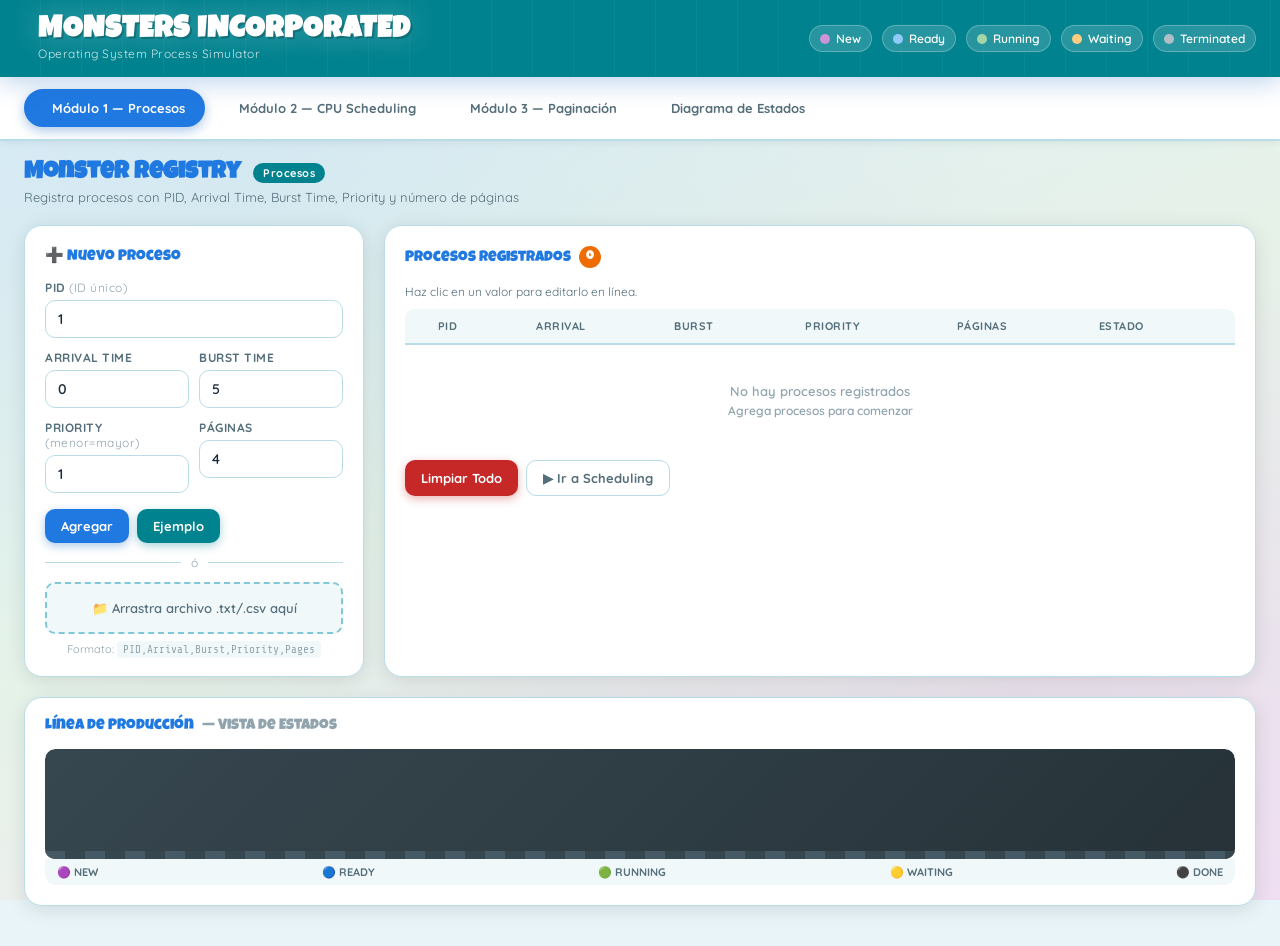
==== index.html @ 06405ef1 "division de arquitectura" ====
<!DOCTYPE html>
<html lang="es">
<head>
<meta charset="UTF-8"/>
<meta name="viewport" content="width=device-width, initial-scale=1.0"/>
<title>Monsters Inc. — OS Process Simulator</title>
<link rel="preconnect" href="https://fonts.googleapis.com">
<link href="https://fonts.googleapis.com/css2?family=Luckiest+Guy&family=Quicksand:wght@400;500;600;700&family=Share+Tech+Mono&display=swap" rel="stylesheet">
<link rel="stylesheet" href="static/styles.css"/>
</head>
<body>

<div class="factory-bg"></div>

<header class="mi-header">
  <div class="header-logo">
    <span class="header-icon"></span>
    <div>
      <h1 class="title-main">MONSTERS INCORPORATED</h1>
      <p class="title-sub">Operating System Process Simulator</p>
    </div>
  </div>
  <div class="header-legend">
    <span class="legend-item"><span class="legend-dot new"></span>New</span>
    <span class="legend-item"><span class="legend-dot ready"></span>Ready</span>
    <span class="legend-item"><span class="legend-dot running"></span>Running</span>
    <span class="legend-item"><span class="legend-dot waiting"></span>Waiting</span>
    <span class="legend-item"><span class="legend-dot terminated"></span>Terminated</span>
  </div>
</header>

<nav class="mi-nav">
  <button class="nav-btn active" data-tab="processes"><span class="nav-icon"></span> Módulo 1 — Procesos</button>
  <button class="nav-btn" data-tab="scheduling"><span class="nav-icon"></span> Módulo 2 — CPU Scheduling</button>
  <button class="nav-btn" data-tab="memory"><span class="nav-icon"></span> Módulo 3 — Paginación</button>
  <button class="nav-btn" data-tab="states"><span class="nav-icon"></span> Diagrama de Estados</button>
</nav>

<main class="mi-main">

  <!-- ══════════ TAB 1: PROCESOS ══════════ -->
  <section class="tab-content active" id="tab-processes">
    <div class="section-header">
      <h2>Monster Registry <span class="badge">Procesos</span></h2>
      <p class="section-desc">Registra procesos con PID, Arrival Time, Burst Time, Priority y número de páginas</p>
    </div>
    <div class="panel-grid">
      <div class="panel">
        <div class="panel-title">➕ Nuevo Proceso</div>
        <div class="form-group"><label>PID <span class="hint">(ID único)</span></label><input type="number" id="f-pid" class="mi-input" placeholder="1" min="1" value="1"/></div>
        <div class="form-row">
          <div class="form-group"><label>Arrival Time</label><input type="number" id="f-arrival" class="mi-input" placeholder="0" min="0" value="0"/></div>
          <div class="form-group"><label>Burst Time</label><input type="number" id="f-burst" class="mi-input" placeholder="5" min="1" value="5"/></div>
        </div>
        <div class="form-row">
          <div class="form-group"><label>Priority <span class="hint">(menor=mayor)</span></label><input type="number" id="f-priority" class="mi-input" placeholder="1" min="1" value="1"/></div>
          <div class="form-group"><label>Páginas</label><input type="number" id="f-pages" class="mi-input" placeholder="4" min="1" value="4"/></div>
        </div>
        <div class="btn-row">
          <button class="mi-btn primary" id="btn-add-process"> Agregar</button>
          <button class="mi-btn secondary" id="btn-load-example"> Ejemplo</button>
        </div>
        <div class="divider"><span>ó</span></div>
        <label class="file-drop" id="file-drop"><span>📁 Arrastra archivo .txt/.csv aquí</span><input type="file" id="file-input" accept=".txt,.csv" style="display:none"/></label>
        <div class="file-format">Formato: <code>PID,Arrival,Burst,Priority,Pages</code></div>
      </div>
      <div class="panel">
        <div class="panel-title">Procesos Registrados <span id="process-count" class="count-badge">0</span></div>
        <p style="font-size:12px;color:var(--text-muted);margin-bottom:10px;">Haz clic en un valor para editarlo en línea.</p>
        <div class="table-wrapper">
          <table class="mi-table" id="process-table">
            <thead><tr><th>PID</th><th>Arrival</th><th>Burst</th><th>Priority</th><th>Páginas</th><th>Estado</th><th></th></tr></thead>
            <tbody id="process-tbody"><tr class="empty-row"><td colspan="7"><div class="empty-state"><span class="empty-icon"></span><p>No hay procesos registrados</p><p class="empty-sub">Agrega procesos para comenzar</p></div></td></tr></tbody>
          </table>
        </div>
        <div class="btn-row" style="margin-top:12px">
          <button class="mi-btn danger" id="btn-clear-all">Limpiar Todo</button>
          <button class="mi-btn ghost" id="btn-go-sched">▶ Ir a Scheduling</button>
        </div>
      </div>
    </div>
    <div class="panel">
      <div class="panel-title">Línea de Producción <span class="hint">— Vista de Estados</span></div>
      <div class="conveyor-area">
        <div class="conveyor-belt"><div class="belt-track"></div><div class="belt-doors" id="belt-doors"></div></div>
        <div class="conveyor-labels"><span>🟣 NEW</span><span>🔵 READY</span><span>🟢 RUNNING</span><span>🟡 WAITING</span><span>⚫ DONE</span></div>
      </div>
    </div>
  </section>

  <!-- ══════════ TAB 2: SCHEDULING ══════════ -->
  <section class="tab-content" id="tab-scheduling">
    <div class="section-header">
      <h2>Scare Floor <span class="badge">CPU Scheduling</span></h2>
      <p class="section-desc">Selecciona el algoritmo, configura parámetros y observa la simulación en tiempo real</p>
    </div>
    <div class="panel-grid scheduling-grid">
      <div class="panel">
        <div class="panel-title">Configuración</div>
        <div class="form-group"><label>Algoritmo</label>
          <select id="sched-algo" class="mi-select">
            <optgroup label="── Non-Preemptive ──">
              <option value="fcfs">FCFS — First Come First Served</option>
              <option value="sjf">SJF — Shortest Job First</option>
              <option value="hrrn">HRRN — Highest Response Ratio Next</option>
            </optgroup>
            <optgroup label="── Preemptive ──">
              <option value="rr">Round Robin</option>
              <option value="srtf">SRTF — Shortest Remaining Time</option>
              <option value="priority_p">Priority (Preemptive)</option>
              <option value="mlq">Multilevel Queue</option>
              <option value="mlfq">Multilevel Feedback Queue</option>
            </optgroup>
          </select>
        </div>
        <div id="quantum-group" style="display:none" class="form-group"><label>Quantum (time slice)</label><input type="number" id="sched-quantum" class="mi-input" value="2" min="1"/></div>
        <div id="mlq-config" style="display:none">
          <div class="form-group"><label>Niveles MLQ / MLFQ</label>
            <div class="mlq-level"><div class="mlq-level-header"><span class="mlq-bar" style="background:#1565c0"></span>Nivel 0 — Round Robin (Q=<input type="number" id="mlq-q0" value="2" min="1" style="width:40px;padding:1px 4px;font-size:11px;border:1px solid var(--border);border-radius:4px">)</div></div>
            <div class="mlq-level"><div class="mlq-level-header"><span class="mlq-bar" style="background:#00838f"></span>Nivel 1 — Round Robin (Q=<input type="number" id="mlq-q1" value="4" min="1" style="width:40px;padding:1px 4px;font-size:11px;border:1px solid var(--border);border-radius:4px">)</div></div>
            <div class="mlq-level"><div class="mlq-level-header"><span class="mlq-bar" style="background:#2e7d32"></span>Nivel 2 — FCFS</div></div>
          </div>
        </div>
        <div class="btn-row">
          <button class="mi-btn primary" id="btn-run-sched">▶ Ejecutar</button>
          <button class="mi-btn secondary" id="btn-step-sched">⏭ Paso a Paso</button>
          <button class="mi-btn ghost" id="btn-reset-sched">↺ Reset</button>
        </div>
        <div class="form-group mt-16"><label>Velocidad de Animación</label><div class="speed-control"><span>🐢</span><input type="range" id="sched-speed" min="100" max="2000" value="700" class="mi-range"/><span>⚡</span></div></div>
        <div class="metrics-box" id="metrics-box">
          <div class="metrics-title">Métricas Globales</div>
          <div class="metrics-grid">
            <div class="metric-item"><span class="metric-label">CPU Util.</span><span class="metric-val" id="m-cpu">—</span></div>
            <div class="metric-item"><span class="metric-label">Avg Wait</span><span class="metric-val" id="m-wait">—</span></div>
            <div class="metric-item"><span class="metric-label">Avg TAT</span><span class="metric-val" id="m-tat">—</span></div>
            <div class="metric-item"><span class="metric-label">Avg Resp</span><span class="metric-val" id="m-resp">—</span></div>
          </div>
        </div>
      </div>
      <div class="panel">
        <div class="sim-info-bar" id="sim-info-bar">
          <span>Tiempo: <span class="sim-time" id="sim-time-display">0</span></span>
          <span class="sim-status idle" id="sim-status-badge">Inactivo</span>
          <span class="ctx-counter">Context Switches: <span id="ctx-switch-count">0</span></span>
        </div>
        <div class="cpu-area">
          <div class="cpu-box"><div class="cpu-label">CPU</div><div class="cpu-box-inner" id="cpu-box-inner"><span class="cpu-idle">💤</span></div></div>
          <div class="queue-box"><div class="queue-label">Cola Ready</div><div class="ready-queue-inner" id="ready-queue"><span class="queue-empty-msg">Vacía</span></div></div>
          <div class="queue-box"><div class="queue-label">Waiting / Blocked</div><div class="waiting-queue-inner" id="waiting-queue"><span class="queue-empty-msg">Vacía</span></div></div>
        </div>
        <div class="gantt-area">
          <div class="gantt-title">Diagrama de Gantt</div>
          <div class="gantt-chart-wrapper"><div class="gantt-chart" id="gantt-chart"><div class="gantt-empty">Ejecuta un algoritmo para ver el diagrama de Gantt</div></div></div>
          <div class="gantt-timeline" id="gantt-timeline"></div>
        </div>
        <div class="results-area" id="results-area" style="display:none">
          <div class="gantt-title">Resultados por Proceso</div>
          <div class="table-wrapper">
            <table class="mi-table" id="results-table">
              <thead><tr><th>PID</th><th>Arrival</th><th>Burst</th><th>Completion</th><th>Turnaround</th><th>Waiting</th><th>Response</th></tr></thead>
              <tbody id="results-tbody"></tbody>
            </table>
          </div>
        </div>
      </div>
    </div>

    <!-- MONSTERS INC. SCARE FLOOR -->
    <div class="mi-doors-panel">
      <div class="doors-header">
        <div class="doors-header-title">SCARE FLOOR — DOOR STATIONS <span class="doors-header-badge">SIMULACIÓN ACTIVA</span></div>
        <div class="doors-scream-energy">
          <div class="scream-stat"><span class="scream-stat-val" id="door-completed">0</span><span class="scream-stat-lbl">Completados</span></div>
          <div class="scream-stat"><span class="scream-stat-val" id="door-running-count">0</span><span class="scream-stat-lbl">Working</span></div>
          <div class="scream-stat" style="min-width:90px"><span class="scream-stat-val" id="door-total">0</span><span class="scream-stat-lbl">Total PIDs</span></div>
        </div>
      </div>
      <div class="scream-meter-wrap">
        <span class="scream-meter-label">SCREAM ENERGY</span>
        <div class="scream-bar-track"><div class="scream-bar-fill" id="scream-bar-fill"></div></div>
        <span class="scream-pct" id="scream-pct">0%</span>
      </div>
      <div class="doors-body">
        <div>
          <div class="waiting-room">
            <div class="waiting-room-title">WAITING ROOM — Monsters in Queue<span class="waiting-room-count" id="waiting-room-count">0 waiting</span></div>
            <div class="theater-seats" id="theater-seats"></div>
          </div>
          <div class="door-stations-title">DOOR STATIONS — Active Scare Portals</div>
          <div class="door-stations-grid" id="door-stations-grid"></div>
        </div>
        <div class="scream-sidebar">
          <div class="scream-log-panel">
            <div class="scream-log-title">SCARE LOG</div>
            <div class="scream-log-entries" id="scream-log-entries"><div class="scream-log-empty">Los sustos aparecerán aquí...</div></div>
          </div>
          <div class="top-monsters">
            <div class="top-monsters-title">TOP MONSTERS</div>
            <div id="top-monsters-list"><div style="font-size:11px;color:rgba(255,255,255,0.3);font-style:italic;text-align:center;padding:10px">Ejecuta para ver rankings</div></div>
          </div>
        </div>
      </div>
      <div class="doors-status-bar">
        <span><span class="status-dot new"></span> New Process</span>
        <span><span class="status-dot ready"></span> Ready Queue</span>
        <span><span class="status-dot running"></span> Running (Scaring)</span>
        <span><span class="status-dot waiting"></span> Waiting (Problem)</span>
        <span><span class="status-dot terminated"></span> Terminated (Complete)</span>
      </div>
    </div>
  </section>

  <!-- ══════════ TAB 3: MEMORIA ══════════ -->
  <section class="tab-content" id="tab-memory">
    <div class="section-header">
      <h2>Door Vault <span class="badge">Paginación de Memoria</span></h2>
      <p class="section-desc">Configura los marcos, la cadena de referencias y observa el reemplazo de páginas paso a paso</p>
    </div>

    <div class="panel-grid memory-grid">

      <!-- CONFIG PANEL -->
      <div class="panel">
        <div class="panel-title">Configuración de Memoria</div>

        <div class="form-row">
          <div class="form-group"><label>Marcos (Frames)</label><input type="number" id="mem-frames" class="mi-input" value="3" min="1" max="10" onchange="initMemFramesUI()"/></div>
          <div class="form-group"><label>Tamaño de Página (KB)</label><input type="number" id="mem-pagesize" class="mi-input" value="4" min="1"/></div>
        </div>
        <div class="form-row">
          <div class="form-group"><label>Tamaño de Memoria (KB)</label><input type="number" id="mem-total" class="mi-input" value="32" min="1"/></div>
          <div class="form-group"><label>Páginas por proceso</label><input type="number" id="mem-pages-proc" class="mi-input" value="4" min="1" readonly style="background:var(--bg-panel2)" title="Se toma de los procesos registrados"/></div>
        </div>

        <div class="form-group">
          <label>Cadena de Referencias <span class="hint">(separadas por coma)</span></label>
          <input type="text" id="mem-refs" class="mi-input" placeholder="1,2,3,4,1,2,5,1,2,3,4,5"/>
        </div>

        <div class="form-group">
          <label>Algoritmo de Reemplazo</label>
          <select id="mem-algo" class="mi-select">
            <option value="fifo">FIFO — First In First Out</option>
            <option value="lru">LRU — Least Recently Used</option>
      <!--      <option value="clock">Clock</option> -->
            <option value="second">Segunda Oportunidad</option> 
          </select>
        </div>

        <div class="btn-row">
          <button class="mi-btn primary" id="btn-run-mem">▶ Ejecutar</button>
          <button class="mi-btn secondary" id="btn-step-mem" disabled>⏭ Paso</button>
          <button class="mi-btn ghost" id="btn-reset-mem">↺ Reset</button>
        </div>

        <div class="form-group mt-16"><label>Velocidad</label>
          <div class="speed-control"><span>🐢</span><input type="range" id="mem-speed" min="100" max="2000" value="700" class="mi-range"/><span>⚡</span></div>
        </div>

        <!-- Counters -->
        <div class="mem-counters">
          <div class="mem-counter-card"><span class="mem-counter-label">Page Faults</span><span class="mem-counter-val faults" id="mem-fault-count">0</span></div>
          <div class="mem-counter-card"><span class="mem-counter-label">Page Hits</span><span class="mem-counter-val hits" id="mem-hit-count">0</span></div>
          <div class="mem-counter-card"><span class="mem-counter-label">Hit Rate</span><span class="mem-counter-val rate" id="mem-hit-rate">—</span></div>
          <div class="mem-counter-card"><span class="mem-counter-label">Total Refs</span><span class="mem-counter-val total" id="mem-total-refs">0</span></div>
        </div>

        <!-- Fragmentation -->
        <div class="frag-panel panel" style="margin-top:14px;padding:14px">
          <div class="panel-title" style="font-size:13px;margin-bottom:10px"> Fragmentación Interna</div>
          <div id="frag-list"><p style="font-size:12px;color:var(--text-dim)">Ejecuta la simulación para ver fragmentación.</p></div>
          <div style="display:flex;gap:14px;font-size:10px;color:var(--text-muted);margin-top:8px">
            <span><span style="display:inline-block;width:10px;height:10px;background:var(--mi-blue);border-radius:2px;margin-right:4px"></span>Usado</span>
            <span><span style="display:inline-block;width:10px;height:10px;background:#ffcc80;border-radius:2px;margin-right:4px"></span>Frag. interna</span>
          </div>
        </div>
      </div>

      <!-- VISUALIZATION PANEL -->
      <div class="panel">

        <!-- Step progress bar -->
        <div class="step-bar" id="mem-step-bar" style="display:none">
          <span class="step-bar-info" id="mem-step-label">Paso 0 / 0</span>
          <div class="step-progress-wrap"><div class="step-progress-fill" id="mem-step-fill" style="width:0%"></div></div>
          <button class="mi-btn ghost" style="padding:5px 12px;font-size:12px" id="btn-mem-playpause" onclick="toggleMemPlay()">⏸ Pausar</button>
        </div>

        <!-- Reference string chips -->
        <div class="panel-title" style="font-size:13px;margin-bottom:6px">Cadena de Referencias</div>
        <div class="ref-string-display" id="ref-chips"></div>

        <!-- Frames vault -->
        <div class="panel-title" style="font-size:13px;margin-bottom:6px">Memoria Principal — Frames</div>
        <div class="frames-vault" id="frames-vault"></div>

        <!-- Page history table -->
        <div class="panel-title" style="font-size:13px;margin-bottom:6px">Historial de Referencias</div>
        <div class="mem-table-wrap">
          <table class="mem-table" id="mem-hist-table">
            <thead><tr id="mem-hist-head"><th>Ref</th><th>Resultado</th></tr></thead>
            <tbody id="mem-hist-body"></tbody>
          </table>
        </div>

      </div>
    </div>
  </section>

  <!-- ══════════ TAB 4: ESTADOS ══════════ -->
  <section class="tab-content" id="tab-states">
    <div class="section-header">
      <h2>Control Room <span class="badge">Diagrama de Estados</span></h2>
      <p class="section-desc">Visualización en tiempo real del flujo de procesos entre estados</p>
    </div>
    <div style="display:grid;grid-template-columns:1fr 1fr;gap:20px">
      <div class="panel">
        <div class="panel-title"> Diagrama de Transición de Estados</div>
        <div class="states-flow">
          <div class="state-node-box new" id="state-box-new"><span class="sn-icon">🟣</span><span class="sn-name">NEW</span><span class="sn-count new" id="cnt-new">0</span></div>
          <div class="arrow-wrap"><span class="arrow-label">admit</span><span class="arrow-line">→</span></div>
          <div class="state-node-box ready" id="state-box-ready"><span class="sn-icon">🔵</span><span class="sn-name">READY</span><span class="sn-count ready" id="cnt-ready">0</span></div>
          <div class="arrow-wrap"><span class="arrow-label">dispatch</span><span class="arrow-line">→</span></div>
          <div class="state-node-box running" id="state-box-running"><span class="sn-icon">🟢</span><span class="sn-name">RUNNING</span><span class="sn-count running" id="cnt-running">0</span></div>
          <div class="arrow-wrap"><span class="arrow-label">exit</span><span class="arrow-line">→</span></div>
          <div class="state-node-box terminated" id="state-box-terminated"><span class="sn-icon">⚫</span><span class="sn-name">TERMINATED</span><span class="sn-count terminated" id="cnt-terminated">0</span></div>
        </div>
        <div class="states-secondary">
          <div class="state-node-box waiting" id="state-box-waiting" style="display:inline-flex"><span class="sn-icon">🟡</span><span class="sn-name">WAITING</span><span class="sn-count waiting" id="cnt-waiting">0</span></div>
          <div style="font-size:12px;color:var(--text-muted);padding:10px;display:flex;flex-direction:column;gap:4px;justify-content:center">
            <div>← I/O wait (Running → Waiting)</div>
            <div>→ I/O done (Waiting → Ready)</div>
            <div>← Preempt (Running → Ready)</div>
          </div>
        </div>
      </div>
      <div class="panel">
        <div class="panel-title">📟 Event Log <span class="hint">— Tiempo real</span></div>
        <div class="event-log" id="event-log"><div class="log-empty">Los eventos aparecerán aquí durante la simulación...</div></div>
        <div class="btn-row" style="margin-top:10px"><button class="mi-btn ghost" id="btn-clear-log">🗑️ Limpiar Log</button></div>
      </div>
    </div>
  </section>

</main>

<div class="toast-container" id="toast-container"></div>

<script src="static/script.js"></script>

</body>
</html>
---- static/styles.css ----
:root {
  --bg-base:       #e8f4f8;
  --bg-panel:      #ffffff;
  --bg-panel2:     #f0f8fa;
  --bg-input:      #ffffff;
  --border:        #b8dde8;
  --border-bright: #7ec8d8;
  --mi-blue:    #2079e0;
  --mi-teal:    #00838f;
  --mi-green:   #43a047;
  --mi-lime:    #9ccc65;
  --mi-purple:  #7b1fa2;
  --mi-orange:  #ef6c00;
  --mi-red:     #c62828;
  --mi-yellow:  #f9a825;
  --mi-cyan:    #0097a7;
  --mi-pink:    #ad1457;
  --text-primary:  #1a2a3a;
  --text-muted:    #546e7a;
  --text-dim:      #90a4ae;
  --state-new:        #7b1fa2;
  --state-ready:      #1565c0;
  --state-running:    #2e7d32;
  --state-waiting:    #e65100;
  --state-terminated: #546e7a;
  --font-display: 'Luckiest Guy', cursive;
  --font-ui:      'Quicksand', sans-serif;
  --font-mono:    'Share Tech Mono', monospace;
  --radius:    10px;
  --radius-lg: 18px;
  --shadow:    0 4px 20px rgba(0,0,0,0.10);
  --shadow-lg: 0 8px 40px rgba(0,0,0,0.14);
}
*, *::before, *::after { box-sizing: border-box; margin: 0; padding: 0; }
body { background: var(--bg-base); color: var(--text-primary); font-family: var(--font-ui); min-height: 100vh; overflow-x: hidden; }
.factory-bg { position: fixed; inset: 0; z-index: -1; background: linear-gradient(160deg, #dceefb 0%, #e8f5e9 50%, #f3e5f5 100%); overflow: hidden; }
.factory-bg::before { content: ''; position: absolute; inset: 0; background-image: radial-gradient(circle at 20% 20%, rgba(21,101,192,0.06) 0%, transparent 60%), radial-gradient(circle at 80% 80%, rgba(123,31,162,0.06) 0%, transparent 60%); }
.mi-header { background: var(--mi-teal); padding: 16px 24px; display: flex; align-items: center; justify-content: space-between; gap: 16px; flex-wrap: wrap; box-shadow: 0 4px 24px rgba(21,101,192,0.3); position: relative; overflow: hidden; }
.mi-header::before { content: ''; position: absolute; inset: 0; background: repeating-linear-gradient(90deg, transparent, transparent 40px, rgba(255,255,255,0.04) 40px, rgba(255,255,255,0.04) 41px); }
.header-logo { display: flex; align-items: center; gap: 14px; }
.header-icon { font-size: 44px; filter: drop-shadow(0 2px 6px rgba(0,0,0,0.3)); }
.title-main { font-family: var(--font-display); font-size: 30px; color: white; letter-spacing: 1px; text-shadow: 2px 2px 0 rgba(0,0,0,0.2), 0 0 30px rgba(255,255,255,0.3); }
.title-sub { font-size: 12px; color: rgba(255,255,255,0.8); letter-spacing: 0.5px; }
.header-legend { display: flex; gap: 10px; flex-wrap: wrap; align-items: center; }
.legend-item { display: flex; align-items: center; gap: 6px; background: rgba(255,255,255,0.15); backdrop-filter: blur(8px); border: 1px solid rgba(255,255,255,0.25); padding: 5px 10px; border-radius: 20px; font-size: 12px; color: white; font-weight: 600; }
.legend-dot { width: 10px; height: 10px; border-radius: 50%; flex-shrink: 0; }
.legend-dot.new { background: #ce93d8; }
.legend-dot.ready { background: #90caf9; }
.legend-dot.running { background: #a5d6a7; }
.legend-dot.waiting { background: #ffcc80; }
.legend-dot.terminated { background: #b0bec5; }
.mi-nav { display: flex; gap: 6px; padding: 12px 24px; background: white; border-bottom: 2px solid var(--border); box-shadow: 0 2px 8px rgba(0,0,0,0.06); overflow-x: auto; }
.nav-btn { display: flex; align-items: center; gap: 8px; background: none; border: 2px solid transparent; padding: 9px 18px; border-radius: 50px; font-family: var(--font-ui); font-weight: 700; font-size: 13px; color: var(--text-muted); cursor: pointer; white-space: nowrap; transition: all 0.2s; }
.nav-btn:hover { background: var(--bg-panel2); color: var(--mi-blue); border-color: var(--border); }
.nav-btn.active { background: var(--mi-blue); color: white; border-color: var(--mi-blue); box-shadow: 0 4px 12px rgba(21,101,192,0.35); }
.nav-icon { font-size: 16px; }
.mi-main { padding: 20px 24px; max-width: 1400px; margin: 0 auto; }
.tab-content { display: none; }
.tab-content.active { display: block; }
.section-header { margin-bottom: 20px; }
.section-header h2 { font-family: var(--font-display); font-size: 24px; color: var(--mi-blue); display: flex; align-items: center; gap: 12px; flex-wrap: wrap; }
.badge { font-family: var(--font-ui); font-size: 11px; font-weight: 700; background: var(--mi-teal); color: white; padding: 3px 10px; border-radius: 20px; letter-spacing: 0.5px; }
.section-desc { font-size: 13px; color: var(--text-muted); margin-top: 4px; }
.panel { background: var(--bg-panel); border: 1.5px solid var(--border); border-radius: var(--radius-lg); padding: 20px; box-shadow: var(--shadow); margin-bottom: 20px; }
.panel-title { font-family: var(--font-display); font-size: 15px; color: var(--mi-blue); margin-bottom: 16px; display: flex; align-items: center; gap: 8px; }
.panel-grid { display: grid; grid-template-columns: 340px 1fr; gap: 20px; }
@media (max-width: 900px) { .panel-grid { grid-template-columns: 1fr; } }
.form-group { margin-bottom: 12px; }
.form-group label { display: block; font-size: 12px; font-weight: 700; color: var(--text-muted); text-transform: uppercase; letter-spacing: 0.5px; margin-bottom: 5px; }
.hint { font-weight: 400; text-transform: none; color: var(--text-dim); }
.form-row { display: grid; grid-template-columns: 1fr 1fr; gap: 10px; }
.mi-input, .mi-select { width: 100%; padding: 9px 12px; border: 1.5px solid var(--border); border-radius: var(--radius); font-family: var(--font-ui); font-size: 14px; font-weight: 600; color: var(--text-primary); background: white; transition: border-color 0.2s, box-shadow 0.2s; }
.mi-input:focus, .mi-select:focus { outline: none; border-color: var(--mi-blue); box-shadow: 0 0 0 3px rgba(21,101,192,0.15); }
.mi-range { width: 100%; accent-color: var(--mi-blue); }
.btn-row { display: flex; gap: 8px; flex-wrap: wrap; margin-top: 4px; }
.mi-btn { padding: 9px 16px; border-radius: var(--radius); border: none; cursor: pointer; font-family: var(--font-ui); font-size: 13px; font-weight: 700; transition: all 0.2s; display: flex; align-items: center; gap: 6px; }
.mi-btn:active { transform: scale(0.97); }
.mi-btn.primary   { background: var(--mi-blue);   color: white; box-shadow: 0 3px 10px rgba(21,101,192,0.35); }
.mi-btn.secondary { background: var(--mi-teal);   color: white; box-shadow: 0 3px 10px rgba(0,131,143,0.35); }
.mi-btn.success   { background: var(--mi-green);  color: white; box-shadow: 0 3px 10px rgba(67,160,71,0.35); }
.mi-btn.warning   { background: var(--mi-orange); color: white; box-shadow: 0 3px 10px rgba(239,108,0,0.35); }
.mi-btn.danger    { background: var(--mi-red);    color: white; box-shadow: 0 3px 10px rgba(198,40,40,0.35); }
.mi-btn.ghost     { background: white; color: var(--text-muted); border: 1.5px solid var(--border); }
.mi-btn:hover.primary   { background: #1976d2; }
.mi-btn:hover.secondary { background: #00acc1; }
.mi-btn:hover.ghost     { background: var(--bg-panel2); }
.mi-btn:disabled { opacity: 0.5; cursor: not-allowed; transform: none; }
.table-wrapper { overflow-x: auto; border-radius: var(--radius); }
.mi-table { width: 100%; border-collapse: collapse; font-size: 13px; }
.mi-table thead th { background: var(--bg-panel2); font-size: 11px; font-weight: 700; color: var(--text-muted); text-transform: uppercase; letter-spacing: 0.5px; padding: 10px 12px; white-space: nowrap; border-bottom: 2px solid var(--border); }
.mi-table tbody tr { transition: background 0.15s; }
.mi-table tbody tr:hover { background: var(--bg-panel2); }
.mi-table td { padding: 10px 12px; border-bottom: 1px solid var(--border); font-weight: 600; vertical-align: middle; }
.mi-table .avg-row td { background: rgba(21,101,192,0.06); font-weight: 700; color: var(--mi-blue); }
.state-badge { display: inline-flex; align-items: center; gap: 5px; padding: 3px 10px; border-radius: 20px; font-size: 11px; font-weight: 700; }
.state-badge.new        { background: #f3e5f5; color: var(--state-new); }
.state-badge.ready      { background: #e3f2fd; color: var(--state-ready); }
.state-badge.running    { background: #e8f5e9; color: var(--state-running); }
.state-badge.waiting    { background: #fff3e0; color: var(--state-waiting); }
.state-badge.terminated { background: #eceff1; color: var(--state-terminated); }
.process-card { display: inline-flex; flex-direction: column; align-items: center; gap: 4px; margin: 6px; }
.door-body { width: 42px; height: 64px; border-radius: 10px 10px 3px 3px; border: 2px solid rgba(0,0,0,0.12); display: flex; align-items: center; justify-content: center; font-size: 11px; font-weight: 800; color: white; box-shadow: 0 3px 8px rgba(0,0,0,0.2); transition: all 0.4s; position: relative; cursor: default; }
.door-knob { position: absolute; right: 6px; top: 50%; transform: translateY(-50%); width: 5px; height: 5px; border-radius: 50%; background: rgba(0,0,0,0.25); }
.door-body.state-new        { background: linear-gradient(135deg,#9c27b0,#7b1fa2); }
.door-body.state-ready      { background: linear-gradient(135deg,#1976d2,#1565c0); }
.door-body.state-running    { background: linear-gradient(135deg,#43a047,#2e7d32); animation: pulse-run 1s infinite; }
.door-body.state-waiting    { background: linear-gradient(135deg,#ff8f00,#e65100); }
.door-body.state-terminated { background: linear-gradient(135deg,#78909c,#546e7a); opacity: 0.6; }
@keyframes pulse-run { 0%,100% { box-shadow: 0 3px 8px rgba(0,0,0,0.2); } 50% { box-shadow: 0 3px 20px rgba(46,125,50,0.6); } }
.door-label { font-size: 10px; font-weight: 700; color: var(--text-muted); }
.conveyor-area { position: relative; overflow: hidden; border-radius: var(--radius); }
.conveyor-belt { background: linear-gradient(135deg, #37474f, #263238); border-radius: var(--radius); padding: 12px; min-height: 110px; position: relative; overflow: hidden; }
.belt-track { position: absolute; bottom: 0; left: 0; right: 0; height: 8px; background: repeating-linear-gradient(90deg, #455a64, #455a64 20px, #37474f 20px, #37474f 40px); animation: belt-move 1s linear infinite; }
@keyframes belt-move { from { background-position: 0 0; } to { background-position: 40px 0; } }
.belt-doors { display: flex; flex-wrap: wrap; gap: 6px; padding-bottom: 10px; }
.conveyor-labels { display: flex; justify-content: space-between; padding: 6px 12px; font-size: 11px; font-weight: 700; color: var(--text-muted); background: var(--bg-panel2); border-radius: 0 0 var(--radius) var(--radius); }
.count-badge { display: inline-flex; align-items: center; justify-content: center; min-width: 22px; height: 22px; border-radius: 50%; background: var(--mi-orange); color: white; font-size: 12px; font-weight: 700; }
.empty-state { text-align: center; padding: 30px; color: var(--text-dim); }
.empty-icon { font-size: 36px; display: block; margin-bottom: 8px; }
.empty-sub { font-size: 12px; margin-top: 4px; }
.empty-row td { padding: 0 !important; border: none !important; }
.file-drop { display: block; border: 2px dashed var(--border-bright); border-radius: var(--radius); padding: 16px; text-align: center; cursor: pointer; transition: all 0.2s; color: var(--text-muted); font-size: 13px; font-weight: 600; background: var(--bg-panel2); }
.file-drop:hover { border-color: var(--mi-blue); background: #e3f2fd; }
.divider { display: flex; align-items: center; gap: 10px; color: var(--text-dim); font-size: 12px; margin: 12px 0; }
.divider::before, .divider::after { content: ''; flex: 1; height: 1px; background: var(--border); }
.file-format { font-size: 11px; color: var(--text-dim); margin-top: 8px; text-align: center; }
.file-format code { background: var(--bg-panel2); padding: 2px 6px; border-radius: 4px; font-family: var(--font-mono); }
.scheduling-grid { grid-template-columns: 300px 1fr; }
.cpu-area { display: grid; grid-template-columns: 1fr 2fr 1fr; gap: 12px; margin-bottom: 16px; align-items: start; }
.cpu-box, .queue-box { text-align: center; }
.cpu-box-inner { background: linear-gradient(135deg, #e8f5e9, #c8e6c9); border: 2px solid var(--mi-green); border-radius: var(--radius); padding: 16px; min-height: 100px; display: flex; flex-direction: column; align-items: center; justify-content: center; }
.cpu-label, .queue-label { font-size: 11px; font-weight: 800; text-transform: uppercase; letter-spacing: 0.5px; color: var(--text-muted); margin-bottom: 8px; }
.cpu-running-pid { font-family: var(--font-display); font-size: 28px; color: var(--mi-green); }
.cpu-running-info { font-size: 11px; color: var(--text-muted); font-weight: 600; }
.cpu-idle { font-size: 28px; opacity: 0.4; }
.ready-queue-inner, .waiting-queue-inner { background: var(--bg-panel2); border: 1.5px solid var(--border); border-radius: var(--radius); padding: 8px; min-height: 80px; display: flex; flex-wrap: wrap; gap: 4px; align-items: flex-start; }
.queue-chip { padding: 4px 10px; border-radius: 20px; font-size: 12px; font-weight: 700; color: white; animation: chip-appear 0.3s ease; }
@keyframes chip-appear { from { transform: scale(0) rotate(-10deg); opacity: 0; } to { transform: scale(1) rotate(0deg); opacity: 1; } }
.queue-empty-msg { font-size: 12px; color: var(--text-dim); padding: 4px; width: 100%; text-align: center; }
.gantt-area { margin-bottom: 16px; }
.gantt-title { font-size: 12px; font-weight: 800; text-transform: uppercase; letter-spacing: 0.5px; color: var(--text-muted); margin-bottom: 10px; }
.gantt-chart-wrapper { overflow-x: auto; border-radius: var(--radius); }
.gantt-chart { display: flex; min-height: 56px; align-items: stretch; border: 1.5px solid var(--border); border-radius: var(--radius); overflow: hidden; }
.gantt-empty { width: 100%; display: flex; align-items: center; justify-content: center; font-size: 13px; color: var(--text-dim); padding: 20px; background: var(--bg-panel2); }
.gantt-block { display: flex; flex-direction: column; align-items: center; justify-content: center; min-width: 40px; padding: 6px 4px; color: white; font-size: 12px; font-weight: 800; border-right: 1px solid rgba(255,255,255,0.3); transition: opacity 0.2s; flex-shrink: 0; }
.gantt-block:hover { opacity: 0.85; }
.gantt-pid { font-size: 11px; }
.gantt-time { font-size: 9px; opacity: 0.8; }
.gantt-idle { background: #b0bec5 !important; }
.gantt-timeline { display: flex; font-size: 10px; color: var(--text-dim); font-family: var(--font-mono); padding-top: 4px; overflow-x: auto; }
.gantt-tick { min-width: 40px; text-align: left; flex-shrink: 0; }
.metrics-box { margin-top: 16px; padding: 14px; background: linear-gradient(135deg, #e3f2fd, #e8f5e9); border-radius: var(--radius); border: 1.5px solid var(--border-bright); }
.metrics-title { font-size: 12px; font-weight: 800; text-transform: uppercase; letter-spacing: 0.5px; color: var(--mi-blue); margin-bottom: 10px; }
.metrics-grid { display: grid; grid-template-columns: 1fr 1fr; gap: 8px; }
.metric-item { background: white; border-radius: 8px; padding: 10px; text-align: center; border: 1px solid var(--border); }
.metric-label { font-size: 10px; font-weight: 700; color: var(--text-muted); text-transform: uppercase; display: block; }
.metric-val { font-family: var(--font-display); font-size: 20px; color: var(--mi-blue); display: block; margin-top: 2px; }
.metric-val.good { color: var(--mi-green); }
.metric-val.warn { color: var(--mi-orange); }
.speed-control { display: flex; align-items: center; gap: 8px; font-size: 16px; }
.speed-control input { flex: 1; }
.mt-16 { margin-top: 16px; }
.results-area { animation: fade-in 0.4s ease; }
@keyframes fade-in { from { opacity: 0; transform: translateY(10px); } to { opacity: 1; transform: translateY(0); } }
.states-flow { display: flex; align-items: center; flex-wrap: wrap; gap: 0; padding: 20px; background: var(--bg-panel2); border-radius: var(--radius); justify-content: center; }
.arrow-wrap { display: flex; flex-direction: column; align-items: center; gap: 4px; margin: 0 4px; }
.arrow-label { font-size: 9px; font-weight: 700; color: var(--text-dim); text-transform: uppercase; }
.arrow-line { font-size: 18px; color: var(--mi-teal); }
.states-secondary { display: flex; justify-content: center; gap: 16px; margin-top: 12px; flex-wrap: wrap; }
.state-node-box { display: inline-flex; flex-direction: column; align-items: center; gap: 4px; padding: 14px 20px; border-radius: var(--radius); border: 2.5px solid; min-width: 110px; text-align: center; transition: all 0.3s; }
.state-node-box.active { transform: scale(1.08); box-shadow: 0 6px 20px rgba(0,0,0,0.2); }
.state-node-box.new        { background: #f3e5f5; border-color: var(--state-new); }
.state-node-box.ready      { background: #e3f2fd; border-color: var(--state-ready); }
.state-node-box.running    { background: #e8f5e9; border-color: var(--state-running); }
.state-node-box.waiting    { background: #fff3e0; border-color: var(--state-waiting); }
.state-node-box.terminated { background: #eceff1; border-color: var(--state-terminated); }
.sn-icon { font-size: 24px; }
.sn-name { font-size: 12px; font-weight: 800; text-transform: uppercase; letter-spacing: 0.5px; }
.sn-count { font-family: var(--font-display); font-size: 22px; }
.sn-count.new        { color: var(--state-new); }
.sn-count.ready      { color: var(--state-ready); }
.sn-count.running    { color: var(--state-running); }
.sn-count.waiting    { color: var(--state-waiting); }
.sn-count.terminated { color: var(--state-terminated); }
.event-log { background: #263238; border-radius: var(--radius); padding: 12px; height: 300px; overflow-y: auto; font-family: var(--font-mono); font-size: 12px; }
.log-line { padding: 2px 0; color: #b0bec5; }
.log-line.info    { color: #81d4fa; }
.log-line.success { color: #a5d6a7; }
.log-line.warn    { color: #ffcc80; }
.log-line.error   { color: #ef9a9a; }
.log-line.ctx     { color: #ce93d8; }
.log-empty { color: #546e7a; font-style: italic; }
.log-time { color: #546e7a; margin-right: 8px; }
.toast-container { position: fixed; bottom: 20px; right: 20px; z-index: 9999; display: flex; flex-direction: column; gap: 8px; }
.toast { padding: 12px 18px; border-radius: var(--radius); font-size: 13px; font-weight: 600; color: white; box-shadow: var(--shadow-lg); animation: toast-in 0.3s ease; max-width: 320px; }
.toast.info    { background: var(--mi-blue); }
.toast.success { background: var(--mi-green); }
.toast.warn    { background: var(--mi-orange); }
.toast.error   { background: var(--mi-red); }
@keyframes toast-in { from { transform: translateX(100px); opacity: 0; } to { transform: translateX(0); opacity: 1; } }
::-webkit-scrollbar { width: 6px; height: 6px; }
::-webkit-scrollbar-track { background: transparent; }
::-webkit-scrollbar-thumb { background: var(--border-bright); border-radius: 4px; }
.ctx-counter { display: inline-flex; align-items: center; gap: 6px; background: #fff3e0; border: 1.5px solid #ffcc02; border-radius: 20px; padding: 4px 12px; font-size: 12px; font-weight: 700; color: var(--mi-orange); }
.sim-info-bar { display: flex; align-items: center; gap: 12px; flex-wrap: wrap; padding: 10px 14px; background: var(--bg-panel2); border-radius: var(--radius); border: 1.5px solid var(--border); margin-bottom: 12px; font-size: 12px; font-weight: 700; color: var(--text-muted); }
.sim-time { font-family: var(--font-display); font-size: 18px; color: var(--mi-blue); }
.sim-status { padding: 3px 10px; border-radius: 20px; font-size: 11px; }
.sim-status.running { background: #e8f5e9; color: var(--mi-green); }
.sim-status.idle    { background: #eceff1; color: var(--text-muted); }
.sim-status.done    { background: #e3f2fd; color: var(--mi-blue); }
.mlq-level { margin-bottom: 10px; }
.mlq-level-header { display: flex; align-items: center; gap: 8px; font-size: 12px; font-weight: 700; color: var(--text-muted); margin-bottom: 4px; }
.mlq-bar { height: 8px; border-radius: 4px; width: 80px; }

/* ═══════════════════════════════════════
   MONSTERS INC. DOOR SIMULATION STYLES
   ═══════════════════════════════════════ */
.mi-doors-panel { background: var(--bg-panel2); border: 2px solid #3949ab; border-radius: var(--radius-lg); padding: 0; overflow: hidden; margin-bottom: 20px; box-shadow: 0 8px 40px rgba(21,33,126,0.4); position: relative; }
.mi-doors-panel::before { content: ''; position: absolute; inset: 0; background-image: radial-gradient(circle, rgba(255,255,255,0.04) 1px, transparent 1px); background-size: 20px 20px; pointer-events: none; }
.doors-header { background: var(--mi-blue); padding: 14px 20px; display: flex; align-items: center; justify-content: space-between; border-bottom: 2px solid rgba(255,255,255,0.15); position: relative; }
.doors-header-title { font-family: var(--font-display); font-size: 20px; color: white; letter-spacing: 2px; display: flex; align-items: center; gap: 10px; text-shadow: 0 0 20px rgba(255,255,255,0.4); }
.doors-header-badge { background: rgba(255,255,255,0.15); border: 1px solid rgba(255,255,255,0.3); color: #90caf9; font-size: 10px; font-weight: 700; padding: 3px 10px; border-radius: 20px; letter-spacing: 1px; }
.doors-scream-energy { display: flex; align-items: center; gap: 16px; }
.scream-stat { text-align: center; background: rgba(255,255,255,0.08); border: 1px solid rgba(255,255,255,0.15); border-radius: 10px; padding: 8px 14px; min-width: 80px; }
.scream-stat-val { font-family: var(--font-display); font-size: 22px; color: #f9a825; display: block; line-height: 1; }
.scream-stat-lbl { font-size: 10px; color: rgba(255,255,255,0.6); font-weight: 700; text-transform: uppercase; letter-spacing: 0.5px; }
.scream-meter-wrap { background: rgba(0,0,0,0.3); border-radius: 10px; padding: 12px 20px; display: flex; align-items: center; gap: 12px; border-bottom: 2px solid rgba(255,255,255,0.08); }
.scream-meter-label { font-family: var(--font-display); font-size: 13px; color: #000000; letter-spacing: 1px; white-space: nowrap; }
.scream-bar-track { flex: 1; height: 18px; background: rgba(0,0,0,0.4); border-radius: 9px; overflow: hidden; border: 1.5px solid rgba(255,255,255,0.15); position: relative; }
.scream-bar-fill { height: 100%; background: linear-gradient(90deg, #f9a825, #ff6f00, #ff3d00); border-radius: 9px; width: 0%; transition: width 0.5s ease; position: relative; box-shadow: 0 0 10px rgba(255,111,0,0.6); }
.scream-bar-fill::after { content: ''; position: absolute; inset: 0; background: repeating-linear-gradient(90deg, transparent, transparent 8px, rgba(255,255,255,0.1) 8px, rgba(255,255,255,0.1) 9px); }
.scream-pct { font-family: var(--font-display); font-size: 14px; color: #f9a825; min-width: 48px; text-align: right; }
.doors-body { padding: 20px; display: grid; grid-template-columns: 1fr 240px; gap: 20px; }
.waiting-room { background: rgba(0,0,0,0.25); border: 1.5px solid rgba(255,255,255,0.1); border-radius: var(--radius-lg); padding: 16px; margin-bottom: 16px; }
.waiting-room-title { font-family: var(--font-display); font-size: 14px; color: #008cff; letter-spacing: 1px; margin-bottom: 12px; display: flex; align-items: center; justify-content: space-between; }
.waiting-room-count { background: #1565c0; color: white; font-size: 11px; padding: 3px 10px; border-radius: 20px; }
.theater-seats { display: flex; flex-wrap: wrap; gap: 6px; padding: 10px; border-radius: var(--radius); background: rgba(0,0,0,0.2); min-height: 80px; }
.theater-seat { position: relative; display: flex; flex-direction: column; align-items: center; gap: 2px; cursor: default; }
.seat-chair { width: 44px; height: 38px; background: linear-gradient(180deg, #7b1fa2, #6a1b9a); border-radius: 6px 6px 0 0; border: 1.5px solid rgba(255,255,255,0.15); position: relative; display: flex; align-items: center; justify-content: center; font-size: 18px; box-shadow: 0 3px 8px rgba(0,0,0,0.3); }
.seat-chair::after { content: ''; position: absolute; bottom: -6px; left: 4px; right: 4px; height: 6px; background: linear-gradient(180deg, #4a148c, #311b92); border-radius: 0 0 4px 4px; }
.seat-label { font-size: 9px; font-weight: 700; color: rgba(255,255,255,0.7); margin-top: 8px; font-family: var(--font-mono); }
.seat-chair.empty { background: linear-gradient(180deg, #37474f, #263238); opacity: 0.4; }
.seat-chair.has-monster { animation: seat-bounce 0.4s ease; }
@keyframes seat-bounce { 0% { transform: scale(0.8); } 60% { transform: scale(1.1); } 100% { transform: scale(1); } }
.door-stations-area {}
.door-stations-title { font-family: var(--font-display); font-size: 14px; color: #008cff; letter-spacing: 1px; margin-bottom: 12px; text-align: center; }
.door-stations-grid { display: grid; grid-template-columns: repeat(auto-fill, minmax(120px, 1fr)); gap: 14px; }
.door-station { display: flex; flex-direction: column; align-items: center; gap: 6px; }
.door-station-label { font-size: 10px; font-weight: 700; color: rgba(255,255,255,0.5); font-family: var(--font-mono); letter-spacing: 1px; }
.mi-door-frame { position: relative; width: 100px; height: 140px; }
.mi-door-arch { position: absolute; inset: 0; background: linear-gradient(180deg, #4a4a4a, #2d2d2d); border-radius: 12px 12px 4px 4px; border: 3px solid #5d5d5d; box-shadow: 0 6px 20px rgba(0,0,0,0.5), inset 0 2px 4px rgba(255,255,255,0.05); }
.mi-door-panel { position: absolute; top: 4px; left: 4px; right: 4px; bottom: 4px; border-radius: 8px 8px 2px 2px; transition: all 0.5s cubic-bezier(0.4, 0, 0.2, 1); display: flex; flex-direction: column; align-items: center; justify-content: center; gap: 4px; overflow: hidden; cursor: pointer; }
.mi-door-panel.idle { background: linear-gradient(160deg, #1a237e, #283593); box-shadow: inset 0 2px 8px rgba(0,0,0,0.4); }
.mi-door-panel.running { animation: door-glow 0.8s ease-in-out infinite alternate; }
@keyframes door-glow { 0% { box-shadow: 0 0 15px rgba(67,160,71,0.6), inset 0 2px 8px rgba(0,0,0,0.2); } 100% { box-shadow: 0 0 30px rgba(67,160,71,0.9), inset 0 2px 8px rgba(0,0,0,0.1); } }
.mi-door-panel.complete { background: linear-gradient(160deg, #37474f, #263238); opacity: 0.6; }
.mi-door-knob { position: absolute; right: 8px; top: 50%; transform: translateY(-50%); width: 8px; height: 8px; border-radius: 50%; background: radial-gradient(circle at 30% 30%, #ffd54f, #f9a825); box-shadow: 0 2px 4px rgba(0,0,0,0.4); }
.mi-door-number { position: absolute; bottom: 8px; left: 50%; transform: translateX(-50%); background: rgba(0,0,0,0.5); color: rgba(255,255,255,0.8); font-size: 9px; font-weight: 700; font-family: var(--font-mono); padding: 2px 8px; border-radius: 4px; white-space: nowrap; }
.mi-door-monster { font-size: 24px; line-height: 1; filter: drop-shadow(0 2px 4px rgba(0,0,0,0.5)); animation: monster-wiggle 0.5s ease infinite alternate; }
@keyframes monster-wiggle { 0% { transform: rotate(-5deg) scale(1); } 100% { transform: rotate(5deg) scale(1.05); } }
.mi-door-pid { font-family: var(--font-display); font-size: 13px; color: white; text-shadow: 0 0 8px rgba(255,255,255,0.5); }
.mi-door-progress { position: absolute; bottom: 0; left: 0; right: 0; height: 4px; background: rgba(0,0,0,0.3); }
.mi-door-progress-fill { height: 100%; width: 0%; background: linear-gradient(90deg, #43a047, #a5d6a7); transition: width 0.3s ease; border-radius: 0 2px 2px 0; }
.door-status-badge { font-size: 10px; font-weight: 700; padding: 3px 10px; border-radius: 20px; font-family: var(--font-mono); }
.door-status-badge.idle     { background: rgba(255,255,255,0.08); color: rgba(255,255,255,0.4); }
.door-status-badge.running  { background: rgba(67,160,71,0.2); color: #a5d6a7; }
.door-status-badge.complete { background: rgba(84,110,122,0.2); color: #90a4ae; }
.scream-sidebar { display: flex; flex-direction: column; gap: 12px; }
.scream-log-panel { background: rgba(0,0,0,0.3); border: 1.5px solid rgba(255,255,255,0.08); border-radius: var(--radius-lg); padding: 14px; flex: 1; }
.scream-log-title { font-family: var(--font-display); font-size: 13px; color: #f9a825; letter-spacing: 1px; margin-bottom: 10px; }
.scream-log-entries { height: 200px; overflow-y: auto; display: flex; flex-direction: column; gap: 4px; }
.scream-log-entry { display: flex; align-items: center; gap: 6px; font-size: 11px; color: rgba(255,255,255,0.6); padding: 4px 6px; border-radius: 6px; background: rgba(255,255,255,0.04); animation: log-appear 0.3s ease; }
@keyframes log-appear { from { opacity: 0; transform: translateX(-10px); } to { opacity: 1; transform: translateX(0); } }
.scream-log-entry .entry-pid { font-family: var(--font-display); font-size: 12px; flex-shrink: 0; }
.scream-log-entry .entry-time { font-family: var(--font-mono); font-size: 9px; color: rgba(255,255,255,0.3); margin-left: auto; flex-shrink: 0; }
.scream-log-empty { font-size: 11px; color: rgba(255,255,255,0.25); font-style: italic; text-align: center; padding: 20px; }
.top-monsters { background: rgba(0,0,0,0.3); border: 1.5px solid rgba(255,255,255,0.08); border-radius: var(--radius-lg); padding: 14px; }
.top-monsters-title { font-family: var(--font-display); font-size: 13px; color: #ce93d8; letter-spacing: 1px; margin-bottom: 10px; }
.top-monster-row { display: flex; align-items: center; gap: 8px; padding: 5px 0; border-bottom: 1px solid rgba(255,255,255,0.06); font-size: 11px; color: rgba(255,255,255,0.7); font-weight: 600; }
.top-monster-rank { font-family: var(--font-display); font-size: 14px; color: #f9a825; min-width: 20px; }
.top-monster-bar { flex: 1; height: 6px; background: rgba(255,255,255,0.08); border-radius: 3px; overflow: hidden; }
.top-monster-bar-fill { height: 100%; background: linear-gradient(90deg, #7b1fa2, #ce93d8); border-radius: 3px; transition: width 0.5s ease; }
.door-color-0 { background: linear-gradient(160deg, #0d47a1, #1565c0) !important; }
.door-color-1 { background: linear-gradient(160deg, #4a148c, #7b1fa2) !important; }
.door-color-2 { background: linear-gradient(160deg, #006064, #00838f) !important; }
.door-color-3 { background: linear-gradient(160deg, #1b5e20, #2e7d32) !important; }
.door-color-4 { background: linear-gradient(160deg, #bf360c, #e65100) !important; }
.door-color-5 { background: linear-gradient(160deg, #880e4f, #ad1457) !important; }
.door-color-6 { background: linear-gradient(160deg, #311b92, #4527a0) !important; }
.door-color-7 { background: linear-gradient(160deg, #004d40, #00695c) !important; }
.door-color-8 { background: linear-gradient(160deg, #b71c1c, #c62828) !important; }
.door-color-9 { background: linear-gradient(160deg, #263238, #37474f) !important; }
.scare-flash { animation: scare-flash-anim 0.3s ease !important; }
@keyframes scare-flash-anim { 0% { filter: brightness(1); } 50% { filter: brightness(2) hue-rotate(30deg); } 100% { filter: brightness(1); } }
.doors-status-bar { padding: 10px 20px; background: rgba(0,0,0,0.3); border-top: 1px solid rgba(255,255,255,0.08); display: flex; align-items: center; justify-content: center; gap: 8px; font-size: 12px; color: rgba(255,255,255,0.5); font-family: var(--font-mono); }
.doors-status-bar span { display: flex; align-items: center; gap: 4px; }
.status-dot { width: 8px; height: 8px; border-radius: 50%; display: inline-block; }
.status-dot.new        { background: #ce93d8; }
.status-dot.ready      { background: #90caf9; }
.status-dot.running    { background: #a5d6a7; box-shadow: 0 0 6px rgba(165,214,167,0.6); }
.status-dot.waiting    { background: #ffcc80; }
.status-dot.terminated { background: #546e7a; }

/* ═══════════════════════════════════════
   MÓDULO 3 — MEMORY / PAGINACIÓN STYLES
   ═══════════════════════════════════════ */
.memory-grid { grid-template-columns: 320px 1fr; }

/* Step controls bar */
.step-bar { display: flex; align-items: center; gap: 12px; background: var(--bg-panel2); border: 1.5px solid var(--border); border-radius: var(--radius); padding: 10px 14px; margin-bottom: 14px; }
.step-bar-info { font-size: 12px; font-weight: 700; color: var(--text-muted); white-space: nowrap; }
.step-progress-wrap { flex: 1; height: 6px; background: var(--border); border-radius: 3px; overflow: hidden; }
.step-progress-fill { height: 100%; background: var(--mi-blue); border-radius: 3px; transition: width .3s; }

/* Frames vault */
.frames-vault { display: flex; flex-wrap: wrap; gap: 12px; padding: 16px; background: var(--bg-panel2); border: 1.5px solid var(--border); border-radius: var(--radius); margin-bottom: 14px; min-height: 100px; }
.frame-slot { display: flex; flex-direction: column; align-items: center; gap: 6px; }
.frame-door-mem { width: 62px; height: 86px; border-radius: 10px 10px 3px 3px; border: 2.5px solid var(--border); background: var(--bg-panel2); display: flex; align-items: center; justify-content: center; position: relative; transition: all .3s; }
.frame-door-mem.has-page { border-color: var(--mi-blue); background: #e3f2fd; }
.frame-door-mem.fault-flash { animation: mem-fault-anim .5s ease; border-color: var(--mi-red) !important; background: #ffebee !important; }
.frame-door-mem.hit-flash  { animation: mem-hit-anim .5s ease; border-color: var(--mi-green) !important; background: #e8f5e9 !important; }
@keyframes mem-fault-anim { 0%,100% { transform: scale(1); } 50% { transform: scale(1.12); box-shadow: 0 0 18px rgba(198,40,40,.5); } }
@keyframes mem-hit-anim   { 0%,100% { transform: scale(1); } 50% { transform: scale(1.06); box-shadow: 0 0 14px rgba(67,160,71,.4); } }
.frame-page-num { font-family: var(--font-display); font-size: 22px; color: var(--mi-blue); }
.frame-door-mem .frame-knob { position: absolute; right: 7px; top: 50%; transform: translateY(-50%); width: 6px; height: 6px; border-radius: 50%; background: rgba(0,0,0,0.15); }
.frame-label { font-size: 10px; font-weight: 700; color: var(--text-muted); }

/* Fault/hit counters */
.mem-counters { display: grid; grid-template-columns: 1fr 1fr; gap: 10px; margin-top: 14px; }
.mem-counter-card { background: var(--bg-panel2); border: 1.5px solid var(--border); border-radius: var(--radius); padding: 12px; text-align: center; }
.mem-counter-label { font-size: 10px; font-weight: 700; text-transform: uppercase; letter-spacing: .5px; color: var(--text-muted); display: block; margin-bottom: 4px; }
.mem-counter-val { font-family: var(--font-display); font-size: 26px; display: block; }
.mem-counter-val.faults { color: var(--mi-red); }
.mem-counter-val.hits   { color: var(--mi-green); }
.mem-counter-val.rate   { color: var(--mi-blue); }
.mem-counter-val.total  { color: var(--mi-orange); }

/* Page reference history table */
.mem-table-wrap { overflow-x: auto; max-height: 260px; overflow-y: auto; border: 1.5px solid var(--border); border-radius: var(--radius); }
.mem-table { width: 100%; border-collapse: collapse; font-size: 12px; font-family: var(--font-mono); }
.mem-table th { background: var(--bg-panel2); font-size: 10px; font-weight: 700; text-transform: uppercase; color: var(--text-muted); padding: 8px 10px; white-space: nowrap; position: sticky; top: 0; border-bottom: 2px solid var(--border); }
.mem-table td { padding: 7px 10px; border-bottom: 1px solid var(--border); text-align: center; font-weight: 700; }
.mem-table .cell-ref  { color: var(--mi-orange); font-weight: 800; }
.mem-table .cell-loaded { background: #e3f2fd; color: var(--mi-blue); }
.mem-table .cell-hit    { background: #e8f5e9; color: var(--mi-green); }
.mem-table .cell-fault  { background: #ffebee; color: var(--mi-red); font-weight: 800; }
.mem-table .cell-empty  { color: var(--text-dim); }

/* Fragmentation panel */
.frag-panel { margin-top: 14px; }
.frag-bar-row { display: flex; align-items: center; gap: 10px; margin-bottom: 8px; }
.frag-pid-label { font-size: 12px; font-weight: 700; min-width: 32px; }
.frag-bar-track { flex: 1; height: 14px; background: var(--border); border-radius: 7px; overflow: hidden; }
.frag-bar-used { height: 100%; background: var(--mi-blue); border-radius: 7px 0 0 7px; transition: width .4s; }
.frag-bar-wasted { height: 100%; background: #ffcc80; margin-left: auto; }
.frag-info { font-size: 10px; color: var(--text-muted); white-space: nowrap; }

/* Reference string display */
.ref-string-display { display: flex; flex-wrap: wrap; gap: 4px; padding: 10px; background: var(--bg-panel2); border: 1.5px solid var(--border); border-radius: var(--radius); margin-bottom: 10px; min-height: 36px; }
.ref-chip { padding: 3px 10px; border-radius: 20px; font-size: 12px; font-weight: 700; font-family: var(--font-mono); background: white; border: 1.5px solid var(--border); color: var(--text-primary); transition: .2s; }
.ref-chip.active { background: var(--mi-blue); color: white; border-color: var(--mi-blue); transform: scale(1.1); }
.ref-chip.fault  { background: var(--mi-red); color: white; border-color: var(--mi-red); }
.ref-chip.hit    { background: var(--mi-green); color: white; border-color: var(--mi-green); }
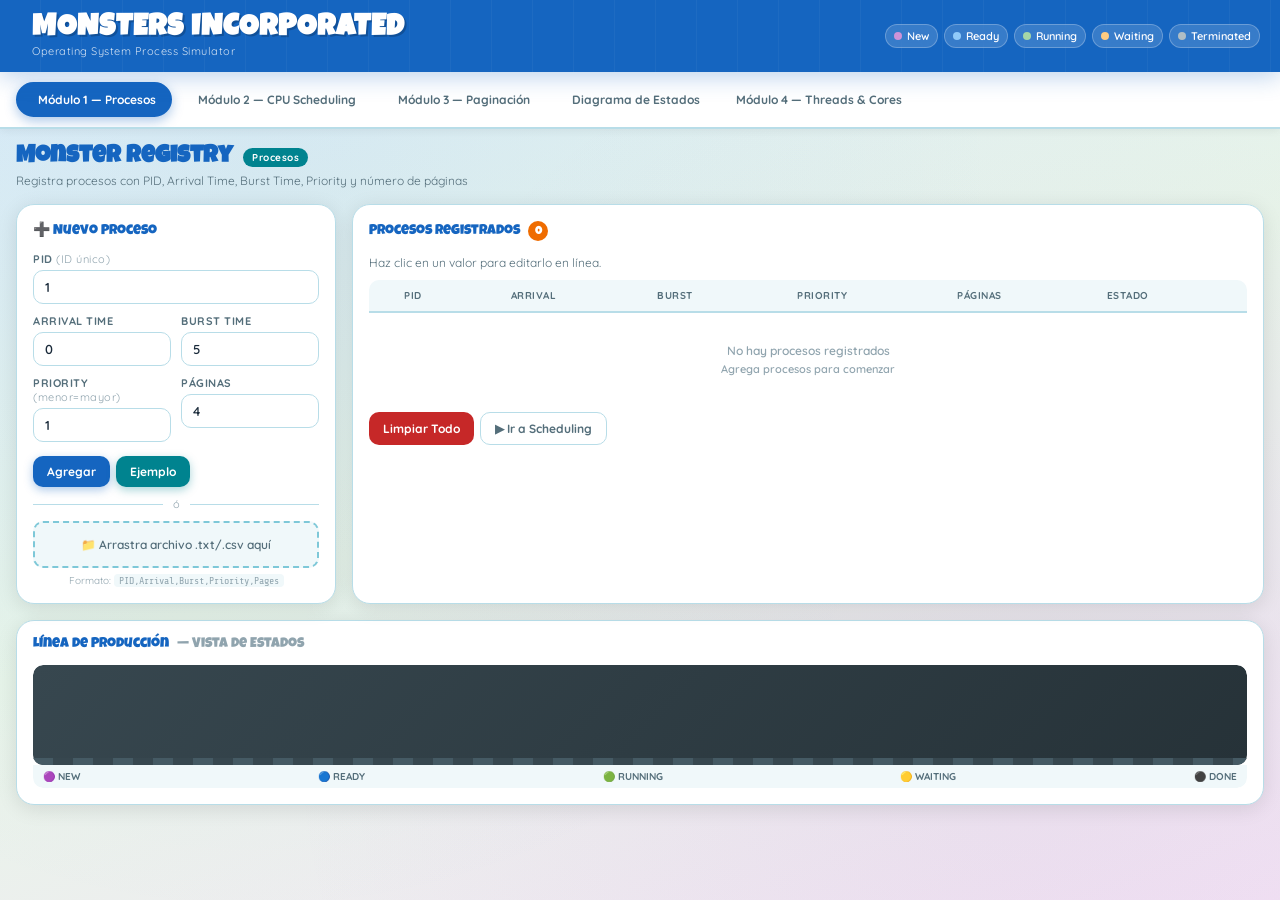
==== commit a607dca5: "Update index.html" ====
--- a/index.html
+++ b/index.html
@@ -34,6 +34,7 @@
   <button class="nav-btn" data-tab="scheduling"><span class="nav-icon"></span> Módulo 2 — CPU Scheduling</button>
   <button class="nav-btn" data-tab="memory"><span class="nav-icon"></span> Módulo 3 — Paginación</button>
   <button class="nav-btn" data-tab="states"><span class="nav-icon"></span> Diagrama de Estados</button>
+  <button class="nav-btn" data-tab="threads">Módulo 4 — Threads & Cores</button>
 </nav>
 
 <main class="mi-main">
@@ -242,7 +243,7 @@
           <select id="mem-algo" class="mi-select">
             <option value="fifo">FIFO — First In First Out</option>
             <option value="lru">LRU — Least Recently Used</option>
-      <!--      <option value="clock">Clock</option> -->
+      <!--      <option value="clock">Clock</option>-->
             <option value="second">Segunda Oportunidad</option> 
           </select>
         </div>
@@ -342,6 +343,67 @@
     </div>
   </section>
 
+    <!-- ══════════ TAB 5: THREADS ══════════ -->
+
+  <section class="tab-content" id="tab-threads">
+    <div class="section-header">
+      <h2>Scare Floor Multi-Core <span class="badge">Threads & Paralelismo</span></h2>
+      <p class="section-desc">Cada proceso se ejecuta en un Web Worker real (thread OS). Configura el número de cores y observa ejecución paralela verdadera</p>
+    </div>
+
+  <div class="panel-grid">
+    <div class="panel">
+      <div class="panel-title">⚙️ Configuración de Cores</div>
+      <div class="form-group">
+        <label>Número de CPU Cores</label>
+        <input type="number" id="num-cores" class="mi-input" value="2" min="1" max="8"/>
+        <small style="color:var(--text-dim);font-size:11px">
+          Cada core = 1 Web Worker = 1 thread del sistema operativo
+        </small>
+      </div>
+      <div class="form-group">
+        <label>Algoritmo</label>
+        <select id="thread-algo" class="mi-select">
+          <option value="fcfs">FCFS</option>
+          <option value="rr">Round Robin</option>
+          <option value="sjf">SJF</option>
+          <option value="priority_p">Priority</option>
+        </select>
+      </div>
+      <div class="form-group" id="thread-quantum-group">
+        <label>Quantum (para RR)</label>
+        <input type="number" id="thread-quantum" class="mi-input" value="2" min="1"/>
+      </div>
+      <div class="btn-row">
+        <button class="mi-btn primary" onclick="initThreadManager()">🧵 Iniciar Workers</button>
+        <button class="mi-btn secondary" onclick="runThreadSimulation()">▶ Ejecutar en paralelo</button>
+        <button class="mi-btn ghost" onclick="stopThreadSimulation()">⏹ Stop</button>
+      </div>
+
+      <!-- Stats -->
+      <div id="thread-stats" style="display:flex;gap:12px;flex-wrap:wrap;margin-top:14px;font-size:13px;color:var(--text-muted)">
+        <span>Cores activos: <b>0</b></span>
+      </div>
+    </div>
+
+    <div class="panel">
+      <div class="panel-title">🖥️ Estado de Cores en Tiempo Real</div>
+      <div id="cores-grid" style="display:grid;grid-template-columns:repeat(auto-fill,minmax(140px,1fr));gap:12px;">
+        <div style="color:var(--text-dim);font-size:13px;padding:20px">
+          Inicia el ThreadManager para ver los cores
+        </div>
+      </div>
+    </div>
+  </div>
+
+  <div class="panel">
+    <div class="panel-title">📟 Thread Event Log</div>
+    <div id="thread-log" class="event-log" style="height:200px">
+      <div class="log-empty">Los eventos de threads aparecerán aquí...</div>
+    </div>
+  </div>
+</section>
+
 </main>
 
 <div class="toast-container" id="toast-container"></div>
@@ -349,4 +411,4 @@
 <script src="static/script.js"></script>
 
 </body>
-</html>+</html>
--- a/static/styles.css
+++ b/static/styles.css
@@ -1,363 +1,400 @@
 :root {
-  --bg-base:       #e8f4f8;
-  --bg-panel:      #ffffff;
-  --bg-panel2:     #f0f8fa;
-  --bg-input:      #ffffff;
-  --border:        #b8dde8;
-  --border-bright: #7ec8d8;
-  --mi-blue:    #2079e0;
-  --mi-teal:    #00838f;
-  --mi-green:   #43a047;
-  --mi-lime:    #9ccc65;
-  --mi-purple:  #7b1fa2;
-  --mi-orange:  #ef6c00;
-  --mi-red:     #c62828;
-  --mi-yellow:  #f9a825;
-  --mi-cyan:    #0097a7;
-  --mi-pink:    #ad1457;
-  --text-primary:  #1a2a3a;
-  --text-muted:    #546e7a;
-  --text-dim:      #90a4ae;
-  --state-new:        #7b1fa2;
-  --state-ready:      #1565c0;
-  --state-running:    #2e7d32;
-  --state-waiting:    #e65100;
-  --state-terminated: #546e7a;
-  --font-display: 'Luckiest Guy', cursive;
-  --font-ui:      'Quicksand', sans-serif;
-  --font-mono:    'Share Tech Mono', monospace;
-  --radius:    10px;
-  --radius-lg: 18px;
-  --shadow:    0 4px 20px rgba(0,0,0,0.10);
-  --shadow-lg: 0 8px 40px rgba(0,0,0,0.14);
-}
-*, *::before, *::after { box-sizing: border-box; margin: 0; padding: 0; }
-body { background: var(--bg-base); color: var(--text-primary); font-family: var(--font-ui); min-height: 100vh; overflow-x: hidden; }
-.factory-bg { position: fixed; inset: 0; z-index: -1; background: linear-gradient(160deg, #dceefb 0%, #e8f5e9 50%, #f3e5f5 100%); overflow: hidden; }
-.factory-bg::before { content: ''; position: absolute; inset: 0; background-image: radial-gradient(circle at 20% 20%, rgba(21,101,192,0.06) 0%, transparent 60%), radial-gradient(circle at 80% 80%, rgba(123,31,162,0.06) 0%, transparent 60%); }
-.mi-header { background: var(--mi-teal); padding: 16px 24px; display: flex; align-items: center; justify-content: space-between; gap: 16px; flex-wrap: wrap; box-shadow: 0 4px 24px rgba(21,101,192,0.3); position: relative; overflow: hidden; }
-.mi-header::before { content: ''; position: absolute; inset: 0; background: repeating-linear-gradient(90deg, transparent, transparent 40px, rgba(255,255,255,0.04) 40px, rgba(255,255,255,0.04) 41px); }
-.header-logo { display: flex; align-items: center; gap: 14px; }
-.header-icon { font-size: 44px; filter: drop-shadow(0 2px 6px rgba(0,0,0,0.3)); }
-.title-main { font-family: var(--font-display); font-size: 30px; color: white; letter-spacing: 1px; text-shadow: 2px 2px 0 rgba(0,0,0,0.2), 0 0 30px rgba(255,255,255,0.3); }
-.title-sub { font-size: 12px; color: rgba(255,255,255,0.8); letter-spacing: 0.5px; }
-.header-legend { display: flex; gap: 10px; flex-wrap: wrap; align-items: center; }
-.legend-item { display: flex; align-items: center; gap: 6px; background: rgba(255,255,255,0.15); backdrop-filter: blur(8px); border: 1px solid rgba(255,255,255,0.25); padding: 5px 10px; border-radius: 20px; font-size: 12px; color: white; font-weight: 600; }
-.legend-dot { width: 10px; height: 10px; border-radius: 50%; flex-shrink: 0; }
-.legend-dot.new { background: #ce93d8; }
-.legend-dot.ready { background: #90caf9; }
-.legend-dot.running { background: #a5d6a7; }
-.legend-dot.waiting { background: #ffcc80; }
-.legend-dot.terminated { background: #b0bec5; }
-.mi-nav { display: flex; gap: 6px; padding: 12px 24px; background: white; border-bottom: 2px solid var(--border); box-shadow: 0 2px 8px rgba(0,0,0,0.06); overflow-x: auto; }
-.nav-btn { display: flex; align-items: center; gap: 8px; background: none; border: 2px solid transparent; padding: 9px 18px; border-radius: 50px; font-family: var(--font-ui); font-weight: 700; font-size: 13px; color: var(--text-muted); cursor: pointer; white-space: nowrap; transition: all 0.2s; }
-.nav-btn:hover { background: var(--bg-panel2); color: var(--mi-blue); border-color: var(--border); }
-.nav-btn.active { background: var(--mi-blue); color: white; border-color: var(--mi-blue); box-shadow: 0 4px 12px rgba(21,101,192,0.35); }
-.nav-icon { font-size: 16px; }
-.mi-main { padding: 20px 24px; max-width: 1400px; margin: 0 auto; }
-.tab-content { display: none; }
-.tab-content.active { display: block; }
-.section-header { margin-bottom: 20px; }
-.section-header h2 { font-family: var(--font-display); font-size: 24px; color: var(--mi-blue); display: flex; align-items: center; gap: 12px; flex-wrap: wrap; }
-.badge { font-family: var(--font-ui); font-size: 11px; font-weight: 700; background: var(--mi-teal); color: white; padding: 3px 10px; border-radius: 20px; letter-spacing: 0.5px; }
-.section-desc { font-size: 13px; color: var(--text-muted); margin-top: 4px; }
-.panel { background: var(--bg-panel); border: 1.5px solid var(--border); border-radius: var(--radius-lg); padding: 20px; box-shadow: var(--shadow); margin-bottom: 20px; }
-.panel-title { font-family: var(--font-display); font-size: 15px; color: var(--mi-blue); margin-bottom: 16px; display: flex; align-items: center; gap: 8px; }
-.panel-grid { display: grid; grid-template-columns: 340px 1fr; gap: 20px; }
-@media (max-width: 900px) { .panel-grid { grid-template-columns: 1fr; } }
-.form-group { margin-bottom: 12px; }
-.form-group label { display: block; font-size: 12px; font-weight: 700; color: var(--text-muted); text-transform: uppercase; letter-spacing: 0.5px; margin-bottom: 5px; }
-.hint { font-weight: 400; text-transform: none; color: var(--text-dim); }
-.form-row { display: grid; grid-template-columns: 1fr 1fr; gap: 10px; }
-.mi-input, .mi-select { width: 100%; padding: 9px 12px; border: 1.5px solid var(--border); border-radius: var(--radius); font-family: var(--font-ui); font-size: 14px; font-weight: 600; color: var(--text-primary); background: white; transition: border-color 0.2s, box-shadow 0.2s; }
-.mi-input:focus, .mi-select:focus { outline: none; border-color: var(--mi-blue); box-shadow: 0 0 0 3px rgba(21,101,192,0.15); }
-.mi-range { width: 100%; accent-color: var(--mi-blue); }
-.btn-row { display: flex; gap: 8px; flex-wrap: wrap; margin-top: 4px; }
-.mi-btn { padding: 9px 16px; border-radius: var(--radius); border: none; cursor: pointer; font-family: var(--font-ui); font-size: 13px; font-weight: 700; transition: all 0.2s; display: flex; align-items: center; gap: 6px; }
-.mi-btn:active { transform: scale(0.97); }
-.mi-btn.primary   { background: var(--mi-blue);   color: white; box-shadow: 0 3px 10px rgba(21,101,192,0.35); }
-.mi-btn.secondary { background: var(--mi-teal);   color: white; box-shadow: 0 3px 10px rgba(0,131,143,0.35); }
-.mi-btn.success   { background: var(--mi-green);  color: white; box-shadow: 0 3px 10px rgba(67,160,71,0.35); }
-.mi-btn.warning   { background: var(--mi-orange); color: white; box-shadow: 0 3px 10px rgba(239,108,0,0.35); }
-.mi-btn.danger    { background: var(--mi-red);    color: white; box-shadow: 0 3px 10px rgba(198,40,40,0.35); }
-.mi-btn.ghost     { background: white; color: var(--text-muted); border: 1.5px solid var(--border); }
-.mi-btn:hover.primary   { background: #1976d2; }
-.mi-btn:hover.secondary { background: #00acc1; }
-.mi-btn:hover.ghost     { background: var(--bg-panel2); }
-.mi-btn:disabled { opacity: 0.5; cursor: not-allowed; transform: none; }
-.table-wrapper { overflow-x: auto; border-radius: var(--radius); }
-.mi-table { width: 100%; border-collapse: collapse; font-size: 13px; }
-.mi-table thead th { background: var(--bg-panel2); font-size: 11px; font-weight: 700; color: var(--text-muted); text-transform: uppercase; letter-spacing: 0.5px; padding: 10px 12px; white-space: nowrap; border-bottom: 2px solid var(--border); }
-.mi-table tbody tr { transition: background 0.15s; }
-.mi-table tbody tr:hover { background: var(--bg-panel2); }
-.mi-table td { padding: 10px 12px; border-bottom: 1px solid var(--border); font-weight: 600; vertical-align: middle; }
-.mi-table .avg-row td { background: rgba(21,101,192,0.06); font-weight: 700; color: var(--mi-blue); }
-.state-badge { display: inline-flex; align-items: center; gap: 5px; padding: 3px 10px; border-radius: 20px; font-size: 11px; font-weight: 700; }
-.state-badge.new        { background: #f3e5f5; color: var(--state-new); }
-.state-badge.ready      { background: #e3f2fd; color: var(--state-ready); }
-.state-badge.running    { background: #e8f5e9; color: var(--state-running); }
-.state-badge.waiting    { background: #fff3e0; color: var(--state-waiting); }
-.state-badge.terminated { background: #eceff1; color: var(--state-terminated); }
-.process-card { display: inline-flex; flex-direction: column; align-items: center; gap: 4px; margin: 6px; }
-.door-body { width: 42px; height: 64px; border-radius: 10px 10px 3px 3px; border: 2px solid rgba(0,0,0,0.12); display: flex; align-items: center; justify-content: center; font-size: 11px; font-weight: 800; color: white; box-shadow: 0 3px 8px rgba(0,0,0,0.2); transition: all 0.4s; position: relative; cursor: default; }
-.door-knob { position: absolute; right: 6px; top: 50%; transform: translateY(-50%); width: 5px; height: 5px; border-radius: 50%; background: rgba(0,0,0,0.25); }
-.door-body.state-new        { background: linear-gradient(135deg,#9c27b0,#7b1fa2); }
-.door-body.state-ready      { background: linear-gradient(135deg,#1976d2,#1565c0); }
-.door-body.state-running    { background: linear-gradient(135deg,#43a047,#2e7d32); animation: pulse-run 1s infinite; }
-.door-body.state-waiting    { background: linear-gradient(135deg,#ff8f00,#e65100); }
-.door-body.state-terminated { background: linear-gradient(135deg,#78909c,#546e7a); opacity: 0.6; }
-@keyframes pulse-run { 0%,100% { box-shadow: 0 3px 8px rgba(0,0,0,0.2); } 50% { box-shadow: 0 3px 20px rgba(46,125,50,0.6); } }
-.door-label { font-size: 10px; font-weight: 700; color: var(--text-muted); }
-.conveyor-area { position: relative; overflow: hidden; border-radius: var(--radius); }
-.conveyor-belt { background: linear-gradient(135deg, #37474f, #263238); border-radius: var(--radius); padding: 12px; min-height: 110px; position: relative; overflow: hidden; }
-.belt-track { position: absolute; bottom: 0; left: 0; right: 0; height: 8px; background: repeating-linear-gradient(90deg, #455a64, #455a64 20px, #37474f 20px, #37474f 40px); animation: belt-move 1s linear infinite; }
-@keyframes belt-move { from { background-position: 0 0; } to { background-position: 40px 0; } }
-.belt-doors { display: flex; flex-wrap: wrap; gap: 6px; padding-bottom: 10px; }
-.conveyor-labels { display: flex; justify-content: space-between; padding: 6px 12px; font-size: 11px; font-weight: 700; color: var(--text-muted); background: var(--bg-panel2); border-radius: 0 0 var(--radius) var(--radius); }
-.count-badge { display: inline-flex; align-items: center; justify-content: center; min-width: 22px; height: 22px; border-radius: 50%; background: var(--mi-orange); color: white; font-size: 12px; font-weight: 700; }
-.empty-state { text-align: center; padding: 30px; color: var(--text-dim); }
-.empty-icon { font-size: 36px; display: block; margin-bottom: 8px; }
-.empty-sub { font-size: 12px; margin-top: 4px; }
-.empty-row td { padding: 0 !important; border: none !important; }
-.file-drop { display: block; border: 2px dashed var(--border-bright); border-radius: var(--radius); padding: 16px; text-align: center; cursor: pointer; transition: all 0.2s; color: var(--text-muted); font-size: 13px; font-weight: 600; background: var(--bg-panel2); }
-.file-drop:hover { border-color: var(--mi-blue); background: #e3f2fd; }
-.divider { display: flex; align-items: center; gap: 10px; color: var(--text-dim); font-size: 12px; margin: 12px 0; }
-.divider::before, .divider::after { content: ''; flex: 1; height: 1px; background: var(--border); }
-.file-format { font-size: 11px; color: var(--text-dim); margin-top: 8px; text-align: center; }
-.file-format code { background: var(--bg-panel2); padding: 2px 6px; border-radius: 4px; font-family: var(--font-mono); }
-.scheduling-grid { grid-template-columns: 300px 1fr; }
-.cpu-area { display: grid; grid-template-columns: 1fr 2fr 1fr; gap: 12px; margin-bottom: 16px; align-items: start; }
-.cpu-box, .queue-box { text-align: center; }
-.cpu-box-inner { background: linear-gradient(135deg, #e8f5e9, #c8e6c9); border: 2px solid var(--mi-green); border-radius: var(--radius); padding: 16px; min-height: 100px; display: flex; flex-direction: column; align-items: center; justify-content: center; }
-.cpu-label, .queue-label { font-size: 11px; font-weight: 800; text-transform: uppercase; letter-spacing: 0.5px; color: var(--text-muted); margin-bottom: 8px; }
-.cpu-running-pid { font-family: var(--font-display); font-size: 28px; color: var(--mi-green); }
-.cpu-running-info { font-size: 11px; color: var(--text-muted); font-weight: 600; }
-.cpu-idle { font-size: 28px; opacity: 0.4; }
-.ready-queue-inner, .waiting-queue-inner { background: var(--bg-panel2); border: 1.5px solid var(--border); border-radius: var(--radius); padding: 8px; min-height: 80px; display: flex; flex-wrap: wrap; gap: 4px; align-items: flex-start; }
-.queue-chip { padding: 4px 10px; border-radius: 20px; font-size: 12px; font-weight: 700; color: white; animation: chip-appear 0.3s ease; }
-@keyframes chip-appear { from { transform: scale(0) rotate(-10deg); opacity: 0; } to { transform: scale(1) rotate(0deg); opacity: 1; } }
-.queue-empty-msg { font-size: 12px; color: var(--text-dim); padding: 4px; width: 100%; text-align: center; }
-.gantt-area { margin-bottom: 16px; }
-.gantt-title { font-size: 12px; font-weight: 800; text-transform: uppercase; letter-spacing: 0.5px; color: var(--text-muted); margin-bottom: 10px; }
-.gantt-chart-wrapper { overflow-x: auto; border-radius: var(--radius); }
-.gantt-chart { display: flex; min-height: 56px; align-items: stretch; border: 1.5px solid var(--border); border-radius: var(--radius); overflow: hidden; }
-.gantt-empty { width: 100%; display: flex; align-items: center; justify-content: center; font-size: 13px; color: var(--text-dim); padding: 20px; background: var(--bg-panel2); }
-.gantt-block { display: flex; flex-direction: column; align-items: center; justify-content: center; min-width: 40px; padding: 6px 4px; color: white; font-size: 12px; font-weight: 800; border-right: 1px solid rgba(255,255,255,0.3); transition: opacity 0.2s; flex-shrink: 0; }
-.gantt-block:hover { opacity: 0.85; }
-.gantt-pid { font-size: 11px; }
-.gantt-time { font-size: 9px; opacity: 0.8; }
-.gantt-idle { background: #b0bec5 !important; }
-.gantt-timeline { display: flex; font-size: 10px; color: var(--text-dim); font-family: var(--font-mono); padding-top: 4px; overflow-x: auto; }
-.gantt-tick { min-width: 40px; text-align: left; flex-shrink: 0; }
-.metrics-box { margin-top: 16px; padding: 14px; background: linear-gradient(135deg, #e3f2fd, #e8f5e9); border-radius: var(--radius); border: 1.5px solid var(--border-bright); }
-.metrics-title { font-size: 12px; font-weight: 800; text-transform: uppercase; letter-spacing: 0.5px; color: var(--mi-blue); margin-bottom: 10px; }
-.metrics-grid { display: grid; grid-template-columns: 1fr 1fr; gap: 8px; }
-.metric-item { background: white; border-radius: 8px; padding: 10px; text-align: center; border: 1px solid var(--border); }
-.metric-label { font-size: 10px; font-weight: 700; color: var(--text-muted); text-transform: uppercase; display: block; }
-.metric-val { font-family: var(--font-display); font-size: 20px; color: var(--mi-blue); display: block; margin-top: 2px; }
-.metric-val.good { color: var(--mi-green); }
-.metric-val.warn { color: var(--mi-orange); }
-.speed-control { display: flex; align-items: center; gap: 8px; font-size: 16px; }
-.speed-control input { flex: 1; }
-.mt-16 { margin-top: 16px; }
-.results-area { animation: fade-in 0.4s ease; }
-@keyframes fade-in { from { opacity: 0; transform: translateY(10px); } to { opacity: 1; transform: translateY(0); } }
-.states-flow { display: flex; align-items: center; flex-wrap: wrap; gap: 0; padding: 20px; background: var(--bg-panel2); border-radius: var(--radius); justify-content: center; }
-.arrow-wrap { display: flex; flex-direction: column; align-items: center; gap: 4px; margin: 0 4px; }
-.arrow-label { font-size: 9px; font-weight: 700; color: var(--text-dim); text-transform: uppercase; }
-.arrow-line { font-size: 18px; color: var(--mi-teal); }
-.states-secondary { display: flex; justify-content: center; gap: 16px; margin-top: 12px; flex-wrap: wrap; }
-.state-node-box { display: inline-flex; flex-direction: column; align-items: center; gap: 4px; padding: 14px 20px; border-radius: var(--radius); border: 2.5px solid; min-width: 110px; text-align: center; transition: all 0.3s; }
-.state-node-box.active { transform: scale(1.08); box-shadow: 0 6px 20px rgba(0,0,0,0.2); }
-.state-node-box.new        { background: #f3e5f5; border-color: var(--state-new); }
-.state-node-box.ready      { background: #e3f2fd; border-color: var(--state-ready); }
-.state-node-box.running    { background: #e8f5e9; border-color: var(--state-running); }
-.state-node-box.waiting    { background: #fff3e0; border-color: var(--state-waiting); }
-.state-node-box.terminated { background: #eceff1; border-color: var(--state-terminated); }
-.sn-icon { font-size: 24px; }
-.sn-name { font-size: 12px; font-weight: 800; text-transform: uppercase; letter-spacing: 0.5px; }
-.sn-count { font-family: var(--font-display); font-size: 22px; }
-.sn-count.new        { color: var(--state-new); }
-.sn-count.ready      { color: var(--state-ready); }
-.sn-count.running    { color: var(--state-running); }
-.sn-count.waiting    { color: var(--state-waiting); }
-.sn-count.terminated { color: var(--state-terminated); }
-.event-log { background: #263238; border-radius: var(--radius); padding: 12px; height: 300px; overflow-y: auto; font-family: var(--font-mono); font-size: 12px; }
-.log-line { padding: 2px 0; color: #b0bec5; }
-.log-line.info    { color: #81d4fa; }
-.log-line.success { color: #a5d6a7; }
-.log-line.warn    { color: #ffcc80; }
-.log-line.error   { color: #ef9a9a; }
-.log-line.ctx     { color: #ce93d8; }
-.log-empty { color: #546e7a; font-style: italic; }
-.log-time { color: #546e7a; margin-right: 8px; }
-.toast-container { position: fixed; bottom: 20px; right: 20px; z-index: 9999; display: flex; flex-direction: column; gap: 8px; }
-.toast { padding: 12px 18px; border-radius: var(--radius); font-size: 13px; font-weight: 600; color: white; box-shadow: var(--shadow-lg); animation: toast-in 0.3s ease; max-width: 320px; }
-.toast.info    { background: var(--mi-blue); }
-.toast.success { background: var(--mi-green); }
-.toast.warn    { background: var(--mi-orange); }
-.toast.error   { background: var(--mi-red); }
-@keyframes toast-in { from { transform: translateX(100px); opacity: 0; } to { transform: translateX(0); opacity: 1; } }
-::-webkit-scrollbar { width: 6px; height: 6px; }
-::-webkit-scrollbar-track { background: transparent; }
-::-webkit-scrollbar-thumb { background: var(--border-bright); border-radius: 4px; }
-.ctx-counter { display: inline-flex; align-items: center; gap: 6px; background: #fff3e0; border: 1.5px solid #ffcc02; border-radius: 20px; padding: 4px 12px; font-size: 12px; font-weight: 700; color: var(--mi-orange); }
-.sim-info-bar { display: flex; align-items: center; gap: 12px; flex-wrap: wrap; padding: 10px 14px; background: var(--bg-panel2); border-radius: var(--radius); border: 1.5px solid var(--border); margin-bottom: 12px; font-size: 12px; font-weight: 700; color: var(--text-muted); }
-.sim-time { font-family: var(--font-display); font-size: 18px; color: var(--mi-blue); }
-.sim-status { padding: 3px 10px; border-radius: 20px; font-size: 11px; }
-.sim-status.running { background: #e8f5e9; color: var(--mi-green); }
-.sim-status.idle    { background: #eceff1; color: var(--text-muted); }
-.sim-status.done    { background: #e3f2fd; color: var(--mi-blue); }
-.mlq-level { margin-bottom: 10px; }
-.mlq-level-header { display: flex; align-items: center; gap: 8px; font-size: 12px; font-weight: 700; color: var(--text-muted); margin-bottom: 4px; }
-.mlq-bar { height: 8px; border-radius: 4px; width: 80px; }
+  --bg-base:#e8f4f8; --bg-panel:#ffffff; --bg-panel2:#f0f8fa; --bg-input:#ffffff;
+  --border:#b8dde8; --border-bright:#7ec8d8;
+  --mi-blue:#1565c0; --mi-teal:#00838f; --mi-green:#43a047; --mi-lime:#9ccc65;
+  --mi-purple:#7b1fa2; --mi-orange:#ef6c00; --mi-red:#c62828; --mi-yellow:#f9a825;
+  --mi-cyan:#0097a7; --mi-pink:#ad1457;
+  --text-primary:#1a2a3a; --text-muted:#546e7a; --text-dim:#90a4ae;
+  --state-new:#7b1fa2; --state-ready:#1565c0; --state-running:#2e7d32;
+  --state-waiting:#e65100; --state-terminated:#546e7a;
+  --font-display:'Luckiest Guy',cursive; --font-ui:'Quicksand',sans-serif; --font-mono:'Share Tech Mono',monospace;
+  --radius:10px; --radius-lg:18px;
+  --shadow:0 4px 20px rgba(0,0,0,0.10); --shadow-lg:0 8px 40px rgba(0,0,0,0.14);
+}
+ 
+/* ══════════════════════════════════════
+   BASE
+══════════════════════════════════════ */
+*,*::before,*::after{box-sizing:border-box;margin:0;padding:0;}
+body{background:var(--bg-base);color:var(--text-primary);font-family:var(--font-ui);min-height:100vh;overflow-x:hidden;}
+.factory-bg{position:fixed;inset:0;z-index:-1;background:linear-gradient(160deg,#dceefb 0%,#e8f5e9 50%,#f3e5f5 100%);overflow:hidden;}
+.factory-bg::before{content:'';position:absolute;inset:0;background-image:radial-gradient(circle at 20% 20%,rgba(21,101,192,0.06) 0%,transparent 60%),radial-gradient(circle at 80% 80%,rgba(123,31,162,0.06) 0%,transparent 60%);}
+ 
+/* ══════════════════════════════════════
+   HEADER
+══════════════════════════════════════ */
+.mi-header{background:linear-gradient(135deg,#1565c0 0%,#1565c0 50%,#1565c0 100%);padding:14px 20px;display:flex;align-items:center;justify-content:space-between;gap:12px;flex-wrap:wrap;box-shadow:0 4px 24px rgba(21,101,192,0.3);position:relative;overflow:hidden;}
+.mi-header::before{content:'';position:absolute;inset:0;background:repeating-linear-gradient(90deg,transparent,transparent 40px,rgba(255,255,255,0.04) 40px,rgba(255,255,255,0.04) 41px);}
+.header-logo{display:flex;align-items:center;gap:12px;}
+.header-icon{font-size:38px;filter:drop-shadow(0 2px 6px rgba(0,0,0,0.3));}
+.title-main{font-family:var(--font-display);font-size:clamp(18px,4vw,30px);color:white;letter-spacing:1px;text-shadow:2px 2px 0 rgba(0,0,0,0.2);}
+.title-sub{font-size:11px;color:rgba(255,255,255,0.8);letter-spacing:0.5px;}
+.header-legend{display:flex;gap:6px;flex-wrap:wrap;align-items:center;}
+.legend-item{display:flex;align-items:center;gap:5px;background:rgba(255,255,255,0.15);backdrop-filter:blur(8px);border:1px solid rgba(255,255,255,0.25);padding:4px 8px;border-radius:20px;font-size:11px;color:white;font-weight:600;}
+.legend-dot{width:8px;height:8px;border-radius:50%;flex-shrink:0;}
+.legend-dot.new{background:#ce93d8;} .legend-dot.ready{background:#90caf9;} .legend-dot.running{background:#a5d6a7;} .legend-dot.waiting{background:#ffcc80;} .legend-dot.terminated{background:#b0bec5;}
+ 
+/* ══════════════════════════════════════
+   NAV
+══════════════════════════════════════ */
+.mi-nav{display:flex;gap:4px;padding:10px 16px;background:white;border-bottom:2px solid var(--border);box-shadow:0 2px 8px rgba(0,0,0,0.06);overflow-x:auto;-webkit-overflow-scrolling:touch;}
+.mi-nav::-webkit-scrollbar{height:3px;} .mi-nav::-webkit-scrollbar-thumb{background:var(--border-bright);border-radius:3px;}
+.nav-btn{display:flex;align-items:center;gap:6px;background:none;border:2px solid transparent;padding:8px 14px;border-radius:50px;font-family:var(--font-ui);font-weight:700;font-size:12px;color:var(--text-muted);cursor:pointer;white-space:nowrap;transition:all 0.2s;flex-shrink:0;}
+.nav-btn:hover{background:var(--bg-panel2);color:var(--mi-blue);border-color:var(--border);}
+.nav-btn.active{background:var(--mi-blue);color:white;border-color:var(--mi-blue);box-shadow:0 4px 12px rgba(21,101,192,0.35);}
+.nav-icon{font-size:15px;}
+ 
+/* ══════════════════════════════════════
+   MAIN / LAYOUT
+══════════════════════════════════════ */
+.mi-main{padding:16px;max-width:1400px;margin:0 auto;}
+.tab-content{display:none;} .tab-content.active{display:block;}
+.section-header{margin-bottom:16px;}
+.section-header h2{font-family:var(--font-display);font-size:clamp(18px,3vw,24px);color:var(--mi-blue);display:flex;align-items:center;gap:10px;flex-wrap:wrap;}
+.badge{font-family:var(--font-ui);font-size:10px;font-weight:700;background:var(--mi-teal);color:white;padding:3px 9px;border-radius:20px;letter-spacing:0.5px;}
+.section-desc{font-size:12px;color:var(--text-muted);margin-top:4px;}
+ 
+/* PANEL */
+.panel{background:var(--bg-panel);border:1.5px solid var(--border);border-radius:var(--radius-lg);padding:16px;box-shadow:var(--shadow);margin-bottom:16px;}
+.panel-title{font-family:var(--font-display);font-size:14px;color:var(--mi-blue);margin-bottom:14px;display:flex;align-items:center;gap:8px;flex-wrap:wrap;}
+ 
+/* GRIDS — responsive */
+.panel-grid{display:grid;grid-template-columns:320px 1fr;gap:16px;}
+.scheduling-grid{grid-template-columns:280px 1fr;}
+.memory-grid{grid-template-columns:300px 1fr;}
+.states-grid{display:grid;grid-template-columns:1fr 1fr;gap:16px;}
+ 
+@media(max-width:900px){
+  .panel-grid,.scheduling-grid,.memory-grid{grid-template-columns:1fr;}
+  .states-grid{grid-template-columns:1fr;}
+}
+ 
+/* FORM */
+.form-group{margin-bottom:10px;}
+.form-group label{display:block;font-size:11px;font-weight:700;color:var(--text-muted);text-transform:uppercase;letter-spacing:0.5px;margin-bottom:4px;}
+.hint{font-weight:400;text-transform:none;color:var(--text-dim);}
+.form-row{display:grid;grid-template-columns:1fr 1fr;gap:10px;}
+.mi-input,.mi-select{width:100%;padding:8px 11px;border:1.5px solid var(--border);border-radius:var(--radius);font-family:var(--font-ui);font-size:13px;font-weight:600;color:var(--text-primary);background:white;transition:border-color 0.2s,box-shadow 0.2s;}
+.mi-input:focus,.mi-select:focus{outline:none;border-color:var(--mi-blue);box-shadow:0 0 0 3px rgba(21,101,192,0.15);}
+.mi-range{width:100%;accent-color:var(--mi-blue);}
+ 
+/* BUTTONS */
+.btn-row{display:flex;gap:6px;flex-wrap:wrap;margin-top:4px;}
+.mi-btn{padding:8px 14px;border-radius:var(--radius);border:none;cursor:pointer;font-family:var(--font-ui);font-size:12px;font-weight:700;transition:all 0.2s;display:flex;align-items:center;gap:5px;white-space:nowrap;}
+.mi-btn:active{transform:scale(0.97);}
+.mi-btn.primary{background:var(--mi-blue);color:white;box-shadow:0 3px 10px rgba(21,101,192,0.35);}
+.mi-btn.secondary{background:var(--mi-teal);color:white;box-shadow:0 3px 10px rgba(0,131,143,0.35);}
+.mi-btn.success{background:var(--mi-green);color:white;}
+.mi-btn.danger{background:var(--mi-red);color:white;}
+.mi-btn.ghost{background:white;color:var(--text-muted);border:1.5px solid var(--border);}
+.mi-btn:hover.primary{background:#1976d2;} .mi-btn:hover.secondary{background:#00acc1;} .mi-btn:hover.ghost{background:var(--bg-panel2);}
+.mi-btn:disabled{opacity:0.5;cursor:not-allowed;transform:none;}
+ 
+/* TABLE */
+.table-wrapper{overflow-x:auto;border-radius:var(--radius);-webkit-overflow-scrolling:touch;}
+.mi-table{width:100%;border-collapse:collapse;font-size:12px;}
+.mi-table thead th{background:var(--bg-panel2);font-size:10px;font-weight:700;color:var(--text-muted);text-transform:uppercase;letter-spacing:0.5px;padding:9px 10px;white-space:nowrap;border-bottom:2px solid var(--border);}
+.mi-table tbody tr{transition:background 0.15s;} .mi-table tbody tr:hover{background:var(--bg-panel2);}
+.mi-table td{padding:9px 10px;border-bottom:1px solid var(--border);font-weight:600;vertical-align:middle;}
+.mi-table .avg-row td{background:rgba(21,101,192,0.06);font-weight:700;color:var(--mi-blue);}
+ 
+/* STATE BADGE */
+.state-badge{display:inline-flex;align-items:center;gap:4px;padding:2px 8px;border-radius:20px;font-size:10px;font-weight:700;}
+.state-badge.new{background:#f3e5f5;color:var(--state-new);}
+.state-badge.ready{background:#e3f2fd;color:var(--state-ready);}
+.state-badge.running{background:#e8f5e9;color:var(--state-running);}
+.state-badge.waiting{background:#fff3e0;color:var(--state-waiting);}
+.state-badge.terminated{background:#eceff1;color:var(--state-terminated);}
+ 
+/* PROCESS CARD (conveyor) */
+.process-card{display:inline-flex;flex-direction:column;align-items:center;gap:4px;margin:5px;}
+.door-body{width:38px;height:56px;border-radius:8px 8px 3px 3px;border:2px solid rgba(0,0,0,0.12);display:flex;align-items:center;justify-content:center;font-size:10px;font-weight:800;color:white;box-shadow:0 3px 8px rgba(0,0,0,0.2);transition:all 0.4s;position:relative;}
+.door-knob{position:absolute;right:5px;top:50%;transform:translateY(-50%);width:4px;height:4px;border-radius:50%;background:rgba(0,0,0,0.25);}
+.door-body.state-new{background:linear-gradient(135deg,#9c27b0,#7b1fa2);}
+.door-body.state-ready{background:linear-gradient(135deg,#1976d2,#1565c0);}
+.door-body.state-running{background:linear-gradient(135deg,#43a047,#2e7d32);animation:pulse-run 1s infinite;}
+.door-body.state-waiting{background:linear-gradient(135deg,#ff8f00,#e65100);}
+.door-body.state-terminated{background:linear-gradient(135deg,#78909c,#546e7a);opacity:0.6;}
+@keyframes pulse-run{0%,100%{box-shadow:0 3px 8px rgba(0,0,0,0.2);}50%{box-shadow:0 3px 20px rgba(46,125,50,0.6);}}
+.door-label{font-size:9px;font-weight:700;color:var(--text-muted);}
+ 
+/* CONVEYOR */
+.conveyor-area{position:relative;overflow:hidden;border-radius:var(--radius);}
+.conveyor-belt{background:linear-gradient(135deg,#37474f,#263238);border-radius:var(--radius);padding:10px;min-height:100px;position:relative;overflow:hidden;}
+.belt-track{position:absolute;bottom:0;left:0;right:0;height:7px;background:repeating-linear-gradient(90deg,#455a64,#455a64 20px,#37474f 20px,#37474f 40px);animation:belt-move 1s linear infinite;}
+@keyframes belt-move{from{background-position:0 0;}to{background-position:40px 0;}}
+.belt-doors{display:flex;flex-wrap:wrap;gap:5px;padding-bottom:8px;}
+.conveyor-labels{display:flex;justify-content:space-between;flex-wrap:wrap;gap:4px;padding:5px 10px;font-size:10px;font-weight:700;color:var(--text-muted);background:var(--bg-panel2);border-radius:0 0 var(--radius) var(--radius);}
+.count-badge{display:inline-flex;align-items:center;justify-content:center;min-width:20px;height:20px;border-radius:50%;background:var(--mi-orange);color:white;font-size:11px;font-weight:700;}
+.empty-state{text-align:center;padding:24px;color:var(--text-dim);}
+.empty-icon{font-size:32px;display:block;margin-bottom:6px;}
+.empty-sub{font-size:11px;margin-top:4px;}
+.empty-row td{padding:0!important;border:none!important;}
+ 
+/* FILE DROP */
+.file-drop{display:block;border:2px dashed var(--border-bright);border-radius:var(--radius);padding:14px;text-align:center;cursor:pointer;transition:all 0.2s;color:var(--text-muted);font-size:12px;font-weight:600;background:var(--bg-panel2);}
+.file-drop:hover{border-color:var(--mi-blue);background:#e3f2fd;}
+.divider{display:flex;align-items:center;gap:10px;color:var(--text-dim);font-size:11px;margin:10px 0;}
+.divider::before,.divider::after{content:'';flex:1;height:1px;background:var(--border);}
+.file-format{font-size:10px;color:var(--text-dim);margin-top:6px;text-align:center;}
+.file-format code{background:var(--bg-panel2);padding:1px 5px;border-radius:4px;font-family:var(--font-mono);}
+ 
+/* ══════════════════════════════════════
+   SCHEDULING TAB
+══════════════════════════════════════ */
+.cpu-area{display:grid;grid-template-columns:1fr 2fr 1fr;gap:10px;margin-bottom:14px;align-items:start;}
+@media(max-width:600px){.cpu-area{grid-template-columns:1fr;}}
+.cpu-box,.queue-box{text-align:center;}
+.cpu-box-inner{background:linear-gradient(135deg,#e8f5e9,#c8e6c9);border:2px solid var(--mi-green);border-radius:var(--radius);padding:14px;min-height:90px;display:flex;flex-direction:column;align-items:center;justify-content:center;}
+.cpu-label,.queue-label{font-size:10px;font-weight:800;text-transform:uppercase;letter-spacing:0.5px;color:var(--text-muted);margin-bottom:6px;}
+.cpu-running-pid{font-family:var(--font-display);font-size:26px;color:var(--mi-green);}
+.cpu-running-info{font-size:10px;color:var(--text-muted);font-weight:600;}
+.cpu-idle{font-size:26px;opacity:0.4;}
+.ready-queue-inner,.waiting-queue-inner{background:var(--bg-panel2);border:1.5px solid var(--border);border-radius:var(--radius);padding:7px;min-height:70px;display:flex;flex-wrap:wrap;gap:4px;align-items:flex-start;}
+.queue-chip{padding:3px 9px;border-radius:20px;font-size:11px;font-weight:700;color:white;animation:chip-appear 0.3s ease;}
+@keyframes chip-appear{from{transform:scale(0) rotate(-10deg);opacity:0;}to{transform:scale(1) rotate(0deg);opacity:1;}}
+.queue-empty-msg{font-size:11px;color:var(--text-dim);padding:4px;width:100%;text-align:center;}
+ 
+/* GANTT */
+.gantt-area{margin-bottom:14px;}
+.gantt-title{font-size:11px;font-weight:800;text-transform:uppercase;letter-spacing:0.5px;color:var(--text-muted);margin-bottom:8px;}
+.gantt-chart-wrapper{overflow-x:auto;border-radius:var(--radius);-webkit-overflow-scrolling:touch;}
+.gantt-chart{display:flex;min-height:52px;align-items:stretch;border:1.5px solid var(--border);border-radius:var(--radius);overflow:hidden;}
+.gantt-empty{width:100%;display:flex;align-items:center;justify-content:center;font-size:12px;color:var(--text-dim);padding:18px;background:var(--bg-panel2);}
+.gantt-block{display:flex;flex-direction:column;align-items:center;justify-content:center;min-width:36px;padding:5px 3px;color:white;font-size:11px;font-weight:800;border-right:1px solid rgba(255,255,255,0.3);flex-shrink:0;}
+.gantt-block:hover{opacity:0.85;}
+.gantt-pid{font-size:10px;} .gantt-time{font-size:9px;opacity:0.8;}
+.gantt-idle{background:#b0bec5!important;}
+.gantt-timeline{display:flex;font-size:9px;color:var(--text-dim);font-family:var(--font-mono);padding-top:3px;overflow-x:auto;}
+.gantt-tick{min-width:36px;text-align:left;flex-shrink:0;}
+ 
+/* METRICS */
+.metrics-box{margin-top:14px;padding:12px;background:linear-gradient(135deg,#e3f2fd,#e8f5e9);border-radius:var(--radius);border:1.5px solid var(--border-bright);}
+.metrics-title{font-size:11px;font-weight:800;text-transform:uppercase;letter-spacing:0.5px;color:var(--mi-blue);margin-bottom:8px;}
+.metrics-grid{display:grid;grid-template-columns:1fr 1fr;gap:7px;}
+.metric-item{background:white;border-radius:8px;padding:9px;text-align:center;border:1px solid var(--border);}
+.metric-label{font-size:9px;font-weight:700;color:var(--text-muted);text-transform:uppercase;display:block;}
+.metric-val{font-family:var(--font-display);font-size:18px;color:var(--mi-blue);display:block;margin-top:2px;}
+.metric-val.good{color:var(--mi-green);} .metric-val.warn{color:var(--mi-orange);}
+.speed-control{display:flex;align-items:center;gap:8px;font-size:15px;}
+.speed-control input{flex:1;}
+.mt-16{margin-top:14px;}
+.results-area{animation:fade-in 0.4s ease;}
+@keyframes fade-in{from{opacity:0;transform:translateY(10px);}to{opacity:1;transform:translateY(0);}}
+ 
+/* SIM INFO */
+.sim-info-bar{display:flex;align-items:center;gap:10px;flex-wrap:wrap;padding:9px 12px;background:var(--bg-panel2);border-radius:var(--radius);border:1.5px solid var(--border);margin-bottom:10px;font-size:11px;font-weight:700;color:var(--text-muted);}
+.sim-time{font-family:var(--font-display);font-size:16px;color:var(--mi-blue);}
+.sim-status{padding:2px 9px;border-radius:20px;font-size:10px;}
+.sim-status.running{background:#e8f5e9;color:var(--mi-green);} .sim-status.idle{background:#eceff1;color:var(--text-muted);} .sim-status.done{background:#e3f2fd;color:var(--mi-blue);}
+.ctx-counter{display:inline-flex;align-items:center;gap:5px;background:#fff3e0;border:1.5px solid #ffcc02;border-radius:20px;padding:3px 10px;font-size:11px;font-weight:700;color:var(--mi-orange);}
+ 
+/* MLQ */
+.mlq-level{margin-bottom:8px;} .mlq-level-header{display:flex;align-items:center;gap:8px;font-size:11px;font-weight:700;color:var(--text-muted);margin-bottom:4px;} .mlq-bar{height:7px;border-radius:4px;width:70px;}
+ 
+/* ══════════════════════════════════════
+   DOOR SIMULATION (Monsters Inc.)
+══════════════════════════════════════ */
+.mi-doors-panel{background:linear-gradient(160deg,#1a237e 0%,#283593 40%,#1565c0 100%);border:2px solid #3949ab;border-radius:var(--radius-lg);padding:0;overflow:hidden;margin-bottom:16px;box-shadow:0 8px 40px rgba(21,33,126,0.4);position:relative;}
+.mi-doors-panel::before{content:'';position:absolute;inset:0;background-image:radial-gradient(circle,rgba(255,255,255,0.04) 1px,transparent 1px);background-size:20px 20px;pointer-events:none;}
+.doors-header{background:linear-gradient(90deg,#0d47a1,#1565c0,#0d47a1);padding:12px 16px;display:flex;align-items:center;justify-content:space-between;flex-wrap:wrap;gap:10px;border-bottom:2px solid rgba(255,255,255,0.15);}
+.doors-header-title{font-family:var(--font-display);font-size:clamp(14px,3vw,18px);color:white;letter-spacing:1px;display:flex;align-items:center;gap:8px;flex-wrap:wrap;}
+.doors-header-badge{background:rgba(255,255,255,0.15);border:1px solid rgba(255,255,255,0.3);color:#90caf9;font-size:9px;font-weight:700;padding:2px 8px;border-radius:20px;letter-spacing:1px;}
+.doors-scream-energy{display:flex;align-items:center;gap:10px;flex-wrap:wrap;}
+.scream-stat{text-align:center;background:rgba(255,255,255,0.08);border:1px solid rgba(255,255,255,0.15);border-radius:8px;padding:7px 12px;min-width:70px;}
+.scream-stat-val{font-family:var(--font-display);font-size:20px;color:#f9a825;display:block;line-height:1;}
+.scream-stat-lbl{font-size:9px;color:rgba(255,255,255,0.6);font-weight:700;text-transform:uppercase;letter-spacing:0.5px;}
+.scream-meter-wrap{background:rgba(0,0,0,0.3);padding:10px 16px;display:flex;align-items:center;gap:10px;border-bottom:2px solid rgba(255,255,255,0.08);}
+.scream-meter-label{font-family:var(--font-display);font-size:12px;color:#f9a825;letter-spacing:1px;white-space:nowrap;}
+.scream-bar-track{flex:1;height:16px;background:rgba(0,0,0,0.4);border-radius:8px;overflow:hidden;border:1.5px solid rgba(255,255,255,0.15);}
+.scream-bar-fill{height:100%;background:linear-gradient(90deg,#f9a825,#ff6f00,#ff3d00);border-radius:8px;width:0%;transition:width 0.5s ease;box-shadow:0 0 10px rgba(255,111,0,0.6);}
+.scream-pct{font-family:var(--font-display);font-size:13px;color:#f9a825;min-width:44px;text-align:right;}
+.doors-body{padding:16px;display:grid;grid-template-columns:1fr 220px;gap:16px;}
+@media(max-width:768px){.doors-body{grid-template-columns:1fr;}}
+.waiting-room{background:rgba(0,0,0,0.25);border:1.5px solid rgba(255,255,255,0.1);border-radius:var(--radius-lg);padding:14px;margin-bottom:14px;}
+.waiting-room-title{font-family:var(--font-display);font-size:13px;color:#90caf9;letter-spacing:1px;margin-bottom:10px;display:flex;align-items:center;justify-content:space-between;flex-wrap:wrap;gap:6px;}
+.waiting-room-count{background:#1565c0;color:white;font-size:10px;padding:2px 9px;border-radius:20px;}
+.theater-seats{display:flex;flex-wrap:wrap;gap:5px;padding:9px;border-radius:var(--radius);background:rgba(0,0,0,0.2);min-height:70px;}
+.theater-seat{position:relative;display:flex;flex-direction:column;align-items:center;gap:2px;}
+.seat-chair{width:40px;height:34px;background:linear-gradient(180deg,#7b1fa2,#6a1b9a);border-radius:5px 5px 0 0;border:1.5px solid rgba(255,255,255,0.15);position:relative;display:flex;align-items:center;justify-content:center;font-size:16px;box-shadow:0 3px 8px rgba(0,0,0,0.3);}
+.seat-chair::after{content:'';position:absolute;bottom:-5px;left:3px;right:3px;height:5px;background:linear-gradient(180deg,#4a148c,#311b92);border-radius:0 0 4px 4px;}
+.seat-label{font-size:8px;font-weight:700;color:rgba(255,255,255,0.7);margin-top:7px;font-family:var(--font-mono);}
+.seat-chair.empty{background:linear-gradient(180deg,#37474f,#263238);opacity:0.4;}
+.seat-chair.has-monster{animation:seat-bounce 0.4s ease;}
+@keyframes seat-bounce{0%{transform:scale(0.8);}60%{transform:scale(1.1);}100%{transform:scale(1);}}
+.door-stations-title{font-family:var(--font-display);font-size:13px;color:#90caf9;letter-spacing:1px;margin-bottom:10px;text-align:center;}
+.door-stations-grid{display:grid;grid-template-columns:repeat(auto-fill,minmax(100px,1fr));gap:12px;}
+.door-station{display:flex;flex-direction:column;align-items:center;gap:5px;}
+.door-station-label{font-size:9px;font-weight:700;color:rgba(255,255,255,0.5);font-family:var(--font-mono);letter-spacing:1px;}
+.mi-door-frame{position:relative;width:90px;height:126px;}
+.mi-door-arch{position:absolute;inset:0;background:linear-gradient(180deg,#4a4a4a,#2d2d2d);border-radius:10px 10px 3px 3px;border:3px solid #5d5d5d;box-shadow:0 6px 20px rgba(0,0,0,0.5),inset 0 2px 4px rgba(255,255,255,0.05);}
+.mi-door-panel{position:absolute;top:4px;left:4px;right:4px;bottom:4px;border-radius:7px 7px 2px 2px;transition:all 0.5s cubic-bezier(0.4,0,0.2,1);display:flex;flex-direction:column;align-items:center;justify-content:center;gap:3px;overflow:hidden;}
+.mi-door-panel.idle{background:linear-gradient(160deg,#1a237e,#283593);box-shadow:inset 0 2px 8px rgba(0,0,0,0.4);}
+.mi-door-panel.running{animation:door-glow 0.8s ease-in-out infinite alternate;}
+@keyframes door-glow{0%{box-shadow:0 0 15px rgba(67,160,71,0.6),inset 0 2px 8px rgba(0,0,0,0.2);}100%{box-shadow:0 0 30px rgba(67,160,71,0.9),inset 0 2px 8px rgba(0,0,0,0.1);}}
+.mi-door-panel.complete{background:linear-gradient(160deg,#37474f,#263238);opacity:0.6;}
+.mi-door-knob{position:absolute;right:7px;top:50%;transform:translateY(-50%);width:7px;height:7px;border-radius:50%;background:radial-gradient(circle at 30% 30%,#ffd54f,#f9a825);box-shadow:0 2px 4px rgba(0,0,0,0.4);}
+.mi-door-number{position:absolute;bottom:7px;left:50%;transform:translateX(-50%);background:rgba(0,0,0,0.5);color:rgba(255,255,255,0.8);font-size:8px;font-weight:700;font-family:var(--font-mono);padding:2px 7px;border-radius:4px;white-space:nowrap;}
+.mi-door-monster{font-size:22px;line-height:1;filter:drop-shadow(0 2px 4px rgba(0,0,0,0.5));animation:monster-wiggle 0.5s ease infinite alternate;}
+@keyframes monster-wiggle{0%{transform:rotate(-5deg) scale(1);}100%{transform:rotate(5deg) scale(1.05);}}
+.mi-door-pid{font-family:var(--font-display);font-size:12px;color:white;text-shadow:0 0 8px rgba(255,255,255,0.5);}
+.mi-door-progress{position:absolute;bottom:0;left:0;right:0;height:4px;background:rgba(0,0,0,0.3);}
+.mi-door-progress-fill{height:100%;width:0%;background:linear-gradient(90deg,#43a047,#a5d6a7);transition:width 0.3s ease;border-radius:0 2px 2px 0;}
+.door-status-badge{font-size:9px;font-weight:700;padding:2px 9px;border-radius:20px;font-family:var(--font-mono);}
+.door-status-badge.idle{background:rgba(255,255,255,0.08);color:rgba(255,255,255,0.4);}
+.door-status-badge.running{background:rgba(67,160,71,0.2);color:#a5d6a7;}
+.door-status-badge.complete{background:rgba(84,110,122,0.2);color:#90a4ae;}
+.scream-sidebar{display:flex;flex-direction:column;gap:10px;}
+.scream-log-panel{background:rgba(0,0,0,0.3);border:1.5px solid rgba(255,255,255,0.08);border-radius:var(--radius-lg);padding:12px;flex:1;}
+.scream-log-title{font-family:var(--font-display);font-size:12px;color:#f9a825;letter-spacing:1px;margin-bottom:8px;}
+.scream-log-entries{height:180px;overflow-y:auto;display:flex;flex-direction:column;gap:3px;}
+.scream-log-entry{display:flex;align-items:center;gap:5px;font-size:10px;color:rgba(255,255,255,0.6);padding:3px 5px;border-radius:5px;background:rgba(255,255,255,0.04);animation:log-appear 0.3s ease;}
+@keyframes log-appear{from{opacity:0;transform:translateX(-8px);}to{opacity:1;transform:translateX(0);}}
+.entry-pid{font-family:var(--font-display);font-size:11px;flex-shrink:0;}
+.entry-time{font-family:var(--font-mono);font-size:8px;color:rgba(255,255,255,0.3);margin-left:auto;flex-shrink:0;}
+.scream-log-empty{font-size:10px;color:rgba(255,255,255,0.25);font-style:italic;text-align:center;padding:18px;}
+.top-monsters{background:rgba(0,0,0,0.3);border:1.5px solid rgba(255,255,255,0.08);border-radius:var(--radius-lg);padding:12px;}
+.top-monsters-title{font-family:var(--font-display);font-size:12px;color:#ce93d8;letter-spacing:1px;margin-bottom:8px;}
+.top-monster-row{display:flex;align-items:center;gap:6px;padding:4px 0;border-bottom:1px solid rgba(255,255,255,0.06);font-size:10px;color:rgba(255,255,255,0.7);font-weight:600;}
+.top-monster-rank{font-family:var(--font-display);font-size:13px;color:#f9a825;min-width:18px;}
+.top-monster-bar{flex:1;height:5px;background:rgba(255,255,255,0.08);border-radius:3px;overflow:hidden;}
+.top-monster-bar-fill{height:100%;background:linear-gradient(90deg,#7b1fa2,#ce93d8);border-radius:3px;transition:width 0.5s ease;}
+.door-color-0{background:linear-gradient(160deg,#0d47a1,#1565c0)!important;} .door-color-1{background:linear-gradient(160deg,#4a148c,#7b1fa2)!important;} .door-color-2{background:linear-gradient(160deg,#006064,#00838f)!important;} .door-color-3{background:linear-gradient(160deg,#1b5e20,#2e7d32)!important;} .door-color-4{background:linear-gradient(160deg,#bf360c,#e65100)!important;} .door-color-5{background:linear-gradient(160deg,#880e4f,#ad1457)!important;} .door-color-6{background:linear-gradient(160deg,#311b92,#4527a0)!important;} .door-color-7{background:linear-gradient(160deg,#004d40,#00695c)!important;} .door-color-8{background:linear-gradient(160deg,#b71c1c,#c62828)!important;} .door-color-9{background:linear-gradient(160deg,#263238,#37474f)!important;}
+.scare-flash{animation:scare-flash-anim 0.3s ease!important;}
+@keyframes scare-flash-anim{0%{filter:brightness(1);}50%{filter:brightness(2) hue-rotate(30deg);}100%{filter:brightness(1);}}
+.doors-status-bar{padding:9px 16px;background:rgba(0,0,0,0.3);border-top:1px solid rgba(255,255,255,0.08);display:flex;align-items:center;justify-content:center;flex-wrap:wrap;gap:10px;font-size:11px;color:rgba(255,255,255,0.5);font-family:var(--font-mono);}
+.doors-status-bar span{display:flex;align-items:center;gap:4px;}
+.status-dot{width:7px;height:7px;border-radius:50%;display:inline-block;}
+.status-dot.new{background:#ce93d8;} .status-dot.ready{background:#90caf9;} .status-dot.running{background:#a5d6a7;box-shadow:0 0 6px rgba(165,214,167,0.6);} .status-dot.waiting{background:#ffcc80;} .status-dot.terminated{background:#546e7a;}
+ 
+/* ══════════════════════════════════════
+   MEMORY / PAGINACIÓN
+══════════════════════════════════════ */
+.step-bar{display:flex;align-items:center;gap:10px;background:var(--bg-panel2);border:1.5px solid var(--border);border-radius:var(--radius);padding:9px 12px;margin-bottom:12px;flex-wrap:wrap;}
+.step-bar-info{font-size:11px;font-weight:700;color:var(--text-muted);white-space:nowrap;}
+.step-progress-wrap{flex:1;min-width:60px;height:6px;background:var(--border);border-radius:3px;overflow:hidden;}
+.step-progress-fill{height:100%;background:var(--mi-blue);border-radius:3px;transition:width .3s;}
+.frames-vault{display:flex;flex-wrap:wrap;gap:10px;padding:14px;background:var(--bg-panel2);border:1.5px solid var(--border);border-radius:var(--radius);margin-bottom:12px;min-height:90px;}
+.frame-slot{display:flex;flex-direction:column;align-items:center;gap:5px;}
+.frame-door-mem{width:58px;height:80px;border-radius:9px 9px 3px 3px;border:2.5px solid var(--border);background:var(--bg-panel2);display:flex;align-items:center;justify-content:center;position:relative;transition:all .3s;}
+.frame-door-mem.has-page{border-color:var(--mi-blue);background:#e3f2fd;}
+.frame-door-mem.fault-flash{animation:mem-fault-anim .5s ease;border-color:var(--mi-red)!important;background:#ffebee!important;}
+.frame-door-mem.hit-flash{animation:mem-hit-anim .5s ease;border-color:var(--mi-green)!important;background:#e8f5e9!important;}
+@keyframes mem-fault-anim{0%,100%{transform:scale(1);}50%{transform:scale(1.12);box-shadow:0 0 18px rgba(198,40,40,.5);}}
+@keyframes mem-hit-anim{0%,100%{transform:scale(1);}50%{transform:scale(1.06);box-shadow:0 0 14px rgba(67,160,71,.4);}}
+.frame-page-num{font-family:var(--font-display);font-size:20px;color:var(--mi-blue);}
+.frame-door-mem .frame-knob{position:absolute;right:6px;top:50%;transform:translateY(-50%);width:5px;height:5px;border-radius:50%;background:rgba(0,0,0,0.15);}
+.frame-label{font-size:9px;font-weight:700;color:var(--text-muted);}
+.mem-counters{display:grid;grid-template-columns:1fr 1fr;gap:8px;margin-top:12px;}
+.mem-counter-card{background:var(--bg-panel2);border:1.5px solid var(--border);border-radius:var(--radius);padding:10px;text-align:center;}
+.mem-counter-label{font-size:9px;font-weight:700;text-transform:uppercase;letter-spacing:.5px;color:var(--text-muted);display:block;margin-bottom:3px;}
+.mem-counter-val{font-family:var(--font-display);font-size:24px;display:block;}
+.mem-counter-val.faults{color:var(--mi-red);} .mem-counter-val.hits{color:var(--mi-green);} .mem-counter-val.rate{color:var(--mi-blue);} .mem-counter-val.total{color:var(--mi-orange);}
+.mem-table-wrap{overflow-x:auto;overflow-y:auto;max-height:240px;border:1.5px solid var(--border);border-radius:var(--radius);-webkit-overflow-scrolling:touch;}
+.mem-table{width:100%;border-collapse:collapse;font-size:11px;font-family:var(--font-mono);}
+.mem-table th{background:var(--bg-panel2);font-size:9px;font-weight:700;text-transform:uppercase;color:var(--text-muted);padding:7px 9px;white-space:nowrap;position:sticky;top:0;border-bottom:2px solid var(--border);}
+.mem-table td{padding:6px 9px;border-bottom:1px solid var(--border);text-align:center;font-weight:700;}
+.mem-table .cell-ref{color:var(--mi-orange);font-weight:800;} .mem-table .cell-loaded{background:#e3f2fd;color:var(--mi-blue);} .mem-table .cell-hit{background:#e8f5e9;color:var(--mi-green);} .mem-table .cell-fault{background:#ffebee;color:var(--mi-red);font-weight:800;} .mem-table .cell-empty{color:var(--text-dim);}
+.frag-panel{margin-top:12px;}
+.frag-bar-row{display:flex;align-items:center;gap:8px;margin-bottom:7px;}
+.frag-pid-label{font-size:11px;font-weight:700;min-width:28px;}
+.frag-bar-track{flex:1;height:12px;background:var(--border);border-radius:6px;overflow:hidden;}
+.frag-bar-used{height:100%;background:var(--mi-blue);border-radius:6px 0 0 6px;transition:width .4s;}
+.frag-info{font-size:9px;color:var(--text-muted);white-space:nowrap;}
+.ref-string-display{display:flex;flex-wrap:wrap;gap:4px;padding:9px;background:var(--bg-panel2);border:1.5px solid var(--border);border-radius:var(--radius);margin-bottom:9px;min-height:34px;}
+.ref-chip{padding:2px 9px;border-radius:20px;font-size:11px;font-weight:700;font-family:var(--font-mono);background:white;border:1.5px solid var(--border);color:var(--text-primary);transition:.2s;}
+.ref-chip.active{background:var(--mi-blue);color:white;border-color:var(--mi-blue);transform:scale(1.1);}
+.ref-chip.fault{background:var(--mi-red);color:white;border-color:var(--mi-red);}
+.ref-chip.hit{background:var(--mi-green);color:white;border-color:var(--mi-green);}
+ 
+/* ══════════════════════════════════════
+   STATES TAB
+══════════════════════════════════════ */
+.states-flow{display:flex;align-items:center;flex-wrap:wrap;gap:0;padding:16px;background:var(--bg-panel2);border-radius:var(--radius);justify-content:center;}
+.arrow-wrap{display:flex;flex-direction:column;align-items:center;gap:4px;margin:0 3px;}
+.arrow-label{font-size:8px;font-weight:700;color:var(--text-dim);text-transform:uppercase;}
+.arrow-line{font-size:16px;color:var(--mi-teal);}
+.states-secondary{display:flex;justify-content:center;gap:14px;margin-top:10px;flex-wrap:wrap;}
+.state-node-box{display:inline-flex;flex-direction:column;align-items:center;gap:4px;padding:12px 16px;border-radius:var(--radius);border:2.5px solid;min-width:95px;text-align:center;transition:all 0.3s;}
+.state-node-box.active{transform:scale(1.08);box-shadow:0 6px 20px rgba(0,0,0,0.2);}
+.state-node-box.new{background:#f3e5f5;border-color:var(--state-new);} .state-node-box.ready{background:#e3f2fd;border-color:var(--state-ready);} .state-node-box.running{background:#e8f5e9;border-color:var(--state-running);} .state-node-box.waiting{background:#fff3e0;border-color:var(--state-waiting);} .state-node-box.terminated{background:#eceff1;border-color:var(--state-terminated);}
+.sn-icon{font-size:22px;} .sn-name{font-size:11px;font-weight:800;text-transform:uppercase;letter-spacing:0.5px;}
+.sn-count{font-family:var(--font-display);font-size:20px;}
+.sn-count.new{color:var(--state-new);} .sn-count.ready{color:var(--state-ready);} .sn-count.running{color:var(--state-running);} .sn-count.waiting{color:var(--state-waiting);} .sn-count.terminated{color:var(--state-terminated);}
+.event-log{background:#263238;border-radius:var(--radius);padding:11px;height:280px;overflow-y:auto;font-family:var(--font-mono);font-size:11px;}
+.log-line{padding:2px 0;color:#b0bec5;} .log-line.info{color:#81d4fa;} .log-line.success{color:#a5d6a7;} .log-line.warn{color:#ffcc80;} .log-line.error{color:#ef9a9a;} .log-line.ctx{color:#ce93d8;}
+.log-empty{color:#546e7a;font-style:italic;} .log-time{color:#546e7a;margin-right:7px;}
+ 
+/* TOAST */
+.toast-container{position:fixed;bottom:16px;right:16px;z-index:9999;display:flex;flex-direction:column;gap:7px;}
+.toast{padding:10px 16px;border-radius:var(--radius);font-size:12px;font-weight:600;color:white;box-shadow:var(--shadow-lg);animation:toast-in 0.3s ease;max-width:280px;}
+.toast.info{background:var(--mi-blue);} .toast.success{background:var(--mi-green);} .toast.warn{background:var(--mi-orange);} .toast.error{background:var(--mi-red);}
+@keyframes toast-in{from{transform:translateX(100px);opacity:0;}to{transform:translateX(0);opacity:1;}}
+ 
+/* SCROLLBAR */
+::-webkit-scrollbar{width:5px;height:5px;} ::-webkit-scrollbar-track{background:transparent;} ::-webkit-scrollbar-thumb{background:var(--border-bright);border-radius:4px;}
+ 
+/* ══════════════════════════════════════
+   RESPONSIVE BREAKPOINTS
+══════════════════════════════════════ */
+@media(max-width:768px){
+  .mi-main{padding:10px;}
+  .mi-header{padding:10px 14px;}
+  .header-legend{display:none;} /* hide on mobile to save space */
+  .mi-nav{padding:8px 10px;gap:3px;}
+  .nav-btn{padding:7px 11px;font-size:11px;}
+  .nav-icon{display:none;}
+  .panel{padding:12px;}
+  .form-row{grid-template-columns:1fr;} /* stack inputs on mobile */
+  .cpu-area{grid-template-columns:1fr;}
+  .metrics-grid{grid-template-columns:1fr 1fr;}
+  .btn-row{gap:5px;}
+  .mi-btn{padding:7px 11px;font-size:11px;}
+  .scream-stat{min-width:60px;padding:6px 10px;}
+  .scream-stat-val{font-size:17px;}
+  .door-stations-grid{grid-template-columns:repeat(auto-fill,minmax(85px,1fr));}
+  .mi-door-frame{width:78px;height:108px;}
+  .theater-seats{min-height:60px;}
+  .sim-info-bar{gap:7px;padding:7px 10px;}
+  .states-flow{padding:12px;}
+  .state-node-box{min-width:80px;padding:10px 12px;}
+}
+@media(max-width:480px){
+  .title-main{font-size:16px;}
+  .nav-btn{padding:6px 9px;font-size:10px;}
+  .section-header h2{font-size:16px;}
+  .doors-header-title{font-size:13px;}
+  .scream-meter-label{font-size:10px;}
+  .door-stations-grid{grid-template-columns:repeat(auto-fill,minmax(75px,1fr));gap:8px;}
+  .mi-door-frame{width:68px;height:96px;}
+  .mi-door-monster{font-size:18px;}
+  .gantt-block{min-width:28px;}
+  .mem-counters{grid-template-columns:1fr 1fr;}
+  .frames-vault{gap:7px;padding:10px;}
+  .frame-door-mem{width:50px;height:70px;}
+  .frame-page-num{font-size:17px;}
+  .scream-sidebar{display:none;} /* hide sidebar on very small screens */
+}
 
-/* ═══════════════════════════════════════
-   MONSTERS INC. DOOR SIMULATION STYLES
-   ═══════════════════════════════════════ */
-.mi-doors-panel { background: var(--bg-panel2); border: 2px solid #3949ab; border-radius: var(--radius-lg); padding: 0; overflow: hidden; margin-bottom: 20px; box-shadow: 0 8px 40px rgba(21,33,126,0.4); position: relative; }
-.mi-doors-panel::before { content: ''; position: absolute; inset: 0; background-image: radial-gradient(circle, rgba(255,255,255,0.04) 1px, transparent 1px); background-size: 20px 20px; pointer-events: none; }
-.doors-header { background: var(--mi-blue); padding: 14px 20px; display: flex; align-items: center; justify-content: space-between; border-bottom: 2px solid rgba(255,255,255,0.15); position: relative; }
-.doors-header-title { font-family: var(--font-display); font-size: 20px; color: white; letter-spacing: 2px; display: flex; align-items: center; gap: 10px; text-shadow: 0 0 20px rgba(255,255,255,0.4); }
-.doors-header-badge { background: rgba(255,255,255,0.15); border: 1px solid rgba(255,255,255,0.3); color: #90caf9; font-size: 10px; font-weight: 700; padding: 3px 10px; border-radius: 20px; letter-spacing: 1px; }
-.doors-scream-energy { display: flex; align-items: center; gap: 16px; }
-.scream-stat { text-align: center; background: rgba(255,255,255,0.08); border: 1px solid rgba(255,255,255,0.15); border-radius: 10px; padding: 8px 14px; min-width: 80px; }
-.scream-stat-val { font-family: var(--font-display); font-size: 22px; color: #f9a825; display: block; line-height: 1; }
-.scream-stat-lbl { font-size: 10px; color: rgba(255,255,255,0.6); font-weight: 700; text-transform: uppercase; letter-spacing: 0.5px; }
-.scream-meter-wrap { background: rgba(0,0,0,0.3); border-radius: 10px; padding: 12px 20px; display: flex; align-items: center; gap: 12px; border-bottom: 2px solid rgba(255,255,255,0.08); }
-.scream-meter-label { font-family: var(--font-display); font-size: 13px; color: #000000; letter-spacing: 1px; white-space: nowrap; }
-.scream-bar-track { flex: 1; height: 18px; background: rgba(0,0,0,0.4); border-radius: 9px; overflow: hidden; border: 1.5px solid rgba(255,255,255,0.15); position: relative; }
-.scream-bar-fill { height: 100%; background: linear-gradient(90deg, #f9a825, #ff6f00, #ff3d00); border-radius: 9px; width: 0%; transition: width 0.5s ease; position: relative; box-shadow: 0 0 10px rgba(255,111,0,0.6); }
-.scream-bar-fill::after { content: ''; position: absolute; inset: 0; background: repeating-linear-gradient(90deg, transparent, transparent 8px, rgba(255,255,255,0.1) 8px, rgba(255,255,255,0.1) 9px); }
-.scream-pct { font-family: var(--font-display); font-size: 14px; color: #f9a825; min-width: 48px; text-align: right; }
-.doors-body { padding: 20px; display: grid; grid-template-columns: 1fr 240px; gap: 20px; }
-.waiting-room { background: rgba(0,0,0,0.25); border: 1.5px solid rgba(255,255,255,0.1); border-radius: var(--radius-lg); padding: 16px; margin-bottom: 16px; }
-.waiting-room-title { font-family: var(--font-display); font-size: 14px; color: #008cff; letter-spacing: 1px; margin-bottom: 12px; display: flex; align-items: center; justify-content: space-between; }
-.waiting-room-count { background: #1565c0; color: white; font-size: 11px; padding: 3px 10px; border-radius: 20px; }
-.theater-seats { display: flex; flex-wrap: wrap; gap: 6px; padding: 10px; border-radius: var(--radius); background: rgba(0,0,0,0.2); min-height: 80px; }
-.theater-seat { position: relative; display: flex; flex-direction: column; align-items: center; gap: 2px; cursor: default; }
-.seat-chair { width: 44px; height: 38px; background: linear-gradient(180deg, #7b1fa2, #6a1b9a); border-radius: 6px 6px 0 0; border: 1.5px solid rgba(255,255,255,0.15); position: relative; display: flex; align-items: center; justify-content: center; font-size: 18px; box-shadow: 0 3px 8px rgba(0,0,0,0.3); }
-.seat-chair::after { content: ''; position: absolute; bottom: -6px; left: 4px; right: 4px; height: 6px; background: linear-gradient(180deg, #4a148c, #311b92); border-radius: 0 0 4px 4px; }
-.seat-label { font-size: 9px; font-weight: 700; color: rgba(255,255,255,0.7); margin-top: 8px; font-family: var(--font-mono); }
-.seat-chair.empty { background: linear-gradient(180deg, #37474f, #263238); opacity: 0.4; }
-.seat-chair.has-monster { animation: seat-bounce 0.4s ease; }
-@keyframes seat-bounce { 0% { transform: scale(0.8); } 60% { transform: scale(1.1); } 100% { transform: scale(1); } }
-.door-stations-area {}
-.door-stations-title { font-family: var(--font-display); font-size: 14px; color: #008cff; letter-spacing: 1px; margin-bottom: 12px; text-align: center; }
-.door-stations-grid { display: grid; grid-template-columns: repeat(auto-fill, minmax(120px, 1fr)); gap: 14px; }
-.door-station { display: flex; flex-direction: column; align-items: center; gap: 6px; }
-.door-station-label { font-size: 10px; font-weight: 700; color: rgba(255,255,255,0.5); font-family: var(--font-mono); letter-spacing: 1px; }
-.mi-door-frame { position: relative; width: 100px; height: 140px; }
-.mi-door-arch { position: absolute; inset: 0; background: linear-gradient(180deg, #4a4a4a, #2d2d2d); border-radius: 12px 12px 4px 4px; border: 3px solid #5d5d5d; box-shadow: 0 6px 20px rgba(0,0,0,0.5), inset 0 2px 4px rgba(255,255,255,0.05); }
-.mi-door-panel { position: absolute; top: 4px; left: 4px; right: 4px; bottom: 4px; border-radius: 8px 8px 2px 2px; transition: all 0.5s cubic-bezier(0.4, 0, 0.2, 1); display: flex; flex-direction: column; align-items: center; justify-content: center; gap: 4px; overflow: hidden; cursor: pointer; }
-.mi-door-panel.idle { background: linear-gradient(160deg, #1a237e, #283593); box-shadow: inset 0 2px 8px rgba(0,0,0,0.4); }
-.mi-door-panel.running { animation: door-glow 0.8s ease-in-out infinite alternate; }
-@keyframes door-glow { 0% { box-shadow: 0 0 15px rgba(67,160,71,0.6), inset 0 2px 8px rgba(0,0,0,0.2); } 100% { box-shadow: 0 0 30px rgba(67,160,71,0.9), inset 0 2px 8px rgba(0,0,0,0.1); } }
-.mi-door-panel.complete { background: linear-gradient(160deg, #37474f, #263238); opacity: 0.6; }
-.mi-door-knob { position: absolute; right: 8px; top: 50%; transform: translateY(-50%); width: 8px; height: 8px; border-radius: 50%; background: radial-gradient(circle at 30% 30%, #ffd54f, #f9a825); box-shadow: 0 2px 4px rgba(0,0,0,0.4); }
-.mi-door-number { position: absolute; bottom: 8px; left: 50%; transform: translateX(-50%); background: rgba(0,0,0,0.5); color: rgba(255,255,255,0.8); font-size: 9px; font-weight: 700; font-family: var(--font-mono); padding: 2px 8px; border-radius: 4px; white-space: nowrap; }
-.mi-door-monster { font-size: 24px; line-height: 1; filter: drop-shadow(0 2px 4px rgba(0,0,0,0.5)); animation: monster-wiggle 0.5s ease infinite alternate; }
-@keyframes monster-wiggle { 0% { transform: rotate(-5deg) scale(1); } 100% { transform: rotate(5deg) scale(1.05); } }
-.mi-door-pid { font-family: var(--font-display); font-size: 13px; color: white; text-shadow: 0 0 8px rgba(255,255,255,0.5); }
-.mi-door-progress { position: absolute; bottom: 0; left: 0; right: 0; height: 4px; background: rgba(0,0,0,0.3); }
-.mi-door-progress-fill { height: 100%; width: 0%; background: linear-gradient(90deg, #43a047, #a5d6a7); transition: width 0.3s ease; border-radius: 0 2px 2px 0; }
-.door-status-badge { font-size: 10px; font-weight: 700; padding: 3px 10px; border-radius: 20px; font-family: var(--font-mono); }
-.door-status-badge.idle     { background: rgba(255,255,255,0.08); color: rgba(255,255,255,0.4); }
-.door-status-badge.running  { background: rgba(67,160,71,0.2); color: #a5d6a7; }
-.door-status-badge.complete { background: rgba(84,110,122,0.2); color: #90a4ae; }
-.scream-sidebar { display: flex; flex-direction: column; gap: 12px; }
-.scream-log-panel { background: rgba(0,0,0,0.3); border: 1.5px solid rgba(255,255,255,0.08); border-radius: var(--radius-lg); padding: 14px; flex: 1; }
-.scream-log-title { font-family: var(--font-display); font-size: 13px; color: #f9a825; letter-spacing: 1px; margin-bottom: 10px; }
-.scream-log-entries { height: 200px; overflow-y: auto; display: flex; flex-direction: column; gap: 4px; }
-.scream-log-entry { display: flex; align-items: center; gap: 6px; font-size: 11px; color: rgba(255,255,255,0.6); padding: 4px 6px; border-radius: 6px; background: rgba(255,255,255,0.04); animation: log-appear 0.3s ease; }
-@keyframes log-appear { from { opacity: 0; transform: translateX(-10px); } to { opacity: 1; transform: translateX(0); } }
-.scream-log-entry .entry-pid { font-family: var(--font-display); font-size: 12px; flex-shrink: 0; }
-.scream-log-entry .entry-time { font-family: var(--font-mono); font-size: 9px; color: rgba(255,255,255,0.3); margin-left: auto; flex-shrink: 0; }
-.scream-log-empty { font-size: 11px; color: rgba(255,255,255,0.25); font-style: italic; text-align: center; padding: 20px; }
-.top-monsters { background: rgba(0,0,0,0.3); border: 1.5px solid rgba(255,255,255,0.08); border-radius: var(--radius-lg); padding: 14px; }
-.top-monsters-title { font-family: var(--font-display); font-size: 13px; color: #ce93d8; letter-spacing: 1px; margin-bottom: 10px; }
-.top-monster-row { display: flex; align-items: center; gap: 8px; padding: 5px 0; border-bottom: 1px solid rgba(255,255,255,0.06); font-size: 11px; color: rgba(255,255,255,0.7); font-weight: 600; }
-.top-monster-rank { font-family: var(--font-display); font-size: 14px; color: #f9a825; min-width: 20px; }
-.top-monster-bar { flex: 1; height: 6px; background: rgba(255,255,255,0.08); border-radius: 3px; overflow: hidden; }
-.top-monster-bar-fill { height: 100%; background: linear-gradient(90deg, #7b1fa2, #ce93d8); border-radius: 3px; transition: width 0.5s ease; }
-.door-color-0 { background: linear-gradient(160deg, #0d47a1, #1565c0) !important; }
-.door-color-1 { background: linear-gradient(160deg, #4a148c, #7b1fa2) !important; }
-.door-color-2 { background: linear-gradient(160deg, #006064, #00838f) !important; }
-.door-color-3 { background: linear-gradient(160deg, #1b5e20, #2e7d32) !important; }
-.door-color-4 { background: linear-gradient(160deg, #bf360c, #e65100) !important; }
-.door-color-5 { background: linear-gradient(160deg, #880e4f, #ad1457) !important; }
-.door-color-6 { background: linear-gradient(160deg, #311b92, #4527a0) !important; }
-.door-color-7 { background: linear-gradient(160deg, #004d40, #00695c) !important; }
-.door-color-8 { background: linear-gradient(160deg, #b71c1c, #c62828) !important; }
-.door-color-9 { background: linear-gradient(160deg, #263238, #37474f) !important; }
-.scare-flash { animation: scare-flash-anim 0.3s ease !important; }
-@keyframes scare-flash-anim { 0% { filter: brightness(1); } 50% { filter: brightness(2) hue-rotate(30deg); } 100% { filter: brightness(1); } }
-.doors-status-bar { padding: 10px 20px; background: rgba(0,0,0,0.3); border-top: 1px solid rgba(255,255,255,0.08); display: flex; align-items: center; justify-content: center; gap: 8px; font-size: 12px; color: rgba(255,255,255,0.5); font-family: var(--font-mono); }
-.doors-status-bar span { display: flex; align-items: center; gap: 4px; }
-.status-dot { width: 8px; height: 8px; border-radius: 50%; display: inline-block; }
-.status-dot.new        { background: #ce93d8; }
-.status-dot.ready      { background: #90caf9; }
-.status-dot.running    { background: #a5d6a7; box-shadow: 0 0 6px rgba(165,214,167,0.6); }
-.status-dot.waiting    { background: #ffcc80; }
-.status-dot.terminated { background: #546e7a; }
-
-/* ═══════════════════════════════════════
-   MÓDULO 3 — MEMORY / PAGINACIÓN STYLES
-   ═══════════════════════════════════════ */
-.memory-grid { grid-template-columns: 320px 1fr; }
-
-/* Step controls bar */
-.step-bar { display: flex; align-items: center; gap: 12px; background: var(--bg-panel2); border: 1.5px solid var(--border); border-radius: var(--radius); padding: 10px 14px; margin-bottom: 14px; }
-.step-bar-info { font-size: 12px; font-weight: 700; color: var(--text-muted); white-space: nowrap; }
-.step-progress-wrap { flex: 1; height: 6px; background: var(--border); border-radius: 3px; overflow: hidden; }
-.step-progress-fill { height: 100%; background: var(--mi-blue); border-radius: 3px; transition: width .3s; }
-
-/* Frames vault */
-.frames-vault { display: flex; flex-wrap: wrap; gap: 12px; padding: 16px; background: var(--bg-panel2); border: 1.5px solid var(--border); border-radius: var(--radius); margin-bottom: 14px; min-height: 100px; }
-.frame-slot { display: flex; flex-direction: column; align-items: center; gap: 6px; }
-.frame-door-mem { width: 62px; height: 86px; border-radius: 10px 10px 3px 3px; border: 2.5px solid var(--border); background: var(--bg-panel2); display: flex; align-items: center; justify-content: center; position: relative; transition: all .3s; }
-.frame-door-mem.has-page { border-color: var(--mi-blue); background: #e3f2fd; }
-.frame-door-mem.fault-flash { animation: mem-fault-anim .5s ease; border-color: var(--mi-red) !important; background: #ffebee !important; }
-.frame-door-mem.hit-flash  { animation: mem-hit-anim .5s ease; border-color: var(--mi-green) !important; background: #e8f5e9 !important; }
-@keyframes mem-fault-anim { 0%,100% { transform: scale(1); } 50% { transform: scale(1.12); box-shadow: 0 0 18px rgba(198,40,40,.5); } }
-@keyframes mem-hit-anim   { 0%,100% { transform: scale(1); } 50% { transform: scale(1.06); box-shadow: 0 0 14px rgba(67,160,71,.4); } }
-.frame-page-num { font-family: var(--font-display); font-size: 22px; color: var(--mi-blue); }
-.frame-door-mem .frame-knob { position: absolute; right: 7px; top: 50%; transform: translateY(-50%); width: 6px; height: 6px; border-radius: 50%; background: rgba(0,0,0,0.15); }
-.frame-label { font-size: 10px; font-weight: 700; color: var(--text-muted); }
-
-/* Fault/hit counters */
-.mem-counters { display: grid; grid-template-columns: 1fr 1fr; gap: 10px; margin-top: 14px; }
-.mem-counter-card { background: var(--bg-panel2); border: 1.5px solid var(--border); border-radius: var(--radius); padding: 12px; text-align: center; }
-.mem-counter-label { font-size: 10px; font-weight: 700; text-transform: uppercase; letter-spacing: .5px; color: var(--text-muted); display: block; margin-bottom: 4px; }
-.mem-counter-val { font-family: var(--font-display); font-size: 26px; display: block; }
-.mem-counter-val.faults { color: var(--mi-red); }
-.mem-counter-val.hits   { color: var(--mi-green); }
-.mem-counter-val.rate   { color: var(--mi-blue); }
-.mem-counter-val.total  { color: var(--mi-orange); }
-
-/* Page reference history table */
-.mem-table-wrap { overflow-x: auto; max-height: 260px; overflow-y: auto; border: 1.5px solid var(--border); border-radius: var(--radius); }
-.mem-table { width: 100%; border-collapse: collapse; font-size: 12px; font-family: var(--font-mono); }
-.mem-table th { background: var(--bg-panel2); font-size: 10px; font-weight: 700; text-transform: uppercase; color: var(--text-muted); padding: 8px 10px; white-space: nowrap; position: sticky; top: 0; border-bottom: 2px solid var(--border); }
-.mem-table td { padding: 7px 10px; border-bottom: 1px solid var(--border); text-align: center; font-weight: 700; }
-.mem-table .cell-ref  { color: var(--mi-orange); font-weight: 800; }
-.mem-table .cell-loaded { background: #e3f2fd; color: var(--mi-blue); }
-.mem-table .cell-hit    { background: #e8f5e9; color: var(--mi-green); }
-.mem-table .cell-fault  { background: #ffebee; color: var(--mi-red); font-weight: 800; }
-.mem-table .cell-empty  { color: var(--text-dim); }
-
-/* Fragmentation panel */
-.frag-panel { margin-top: 14px; }
-.frag-bar-row { display: flex; align-items: center; gap: 10px; margin-bottom: 8px; }
-.frag-pid-label { font-size: 12px; font-weight: 700; min-width: 32px; }
-.frag-bar-track { flex: 1; height: 14px; background: var(--border); border-radius: 7px; overflow: hidden; }
-.frag-bar-used { height: 100%; background: var(--mi-blue); border-radius: 7px 0 0 7px; transition: width .4s; }
-.frag-bar-wasted { height: 100%; background: #ffcc80; margin-left: auto; }
-.frag-info { font-size: 10px; color: var(--text-muted); white-space: nowrap; }
-
-/* Reference string display */
-.ref-string-display { display: flex; flex-wrap: wrap; gap: 4px; padding: 10px; background: var(--bg-panel2); border: 1.5px solid var(--border); border-radius: var(--radius); margin-bottom: 10px; min-height: 36px; }
-.ref-chip { padding: 3px 10px; border-radius: 20px; font-size: 12px; font-weight: 700; font-family: var(--font-mono); background: white; border: 1.5px solid var(--border); color: var(--text-primary); transition: .2s; }
-.ref-chip.active { background: var(--mi-blue); color: white; border-color: var(--mi-blue); transform: scale(1.1); }
-.ref-chip.fault  { background: var(--mi-red); color: white; border-color: var(--mi-red); }
-.ref-chip.hit    { background: var(--mi-green); color: white; border-color: var(--mi-green); }+/* ══════════════════════════════════════
+   THREADS & CORE
+══════════════════════════════════════ */
+.core-card {
+  border: 1.5px solid var(--border);
+  border-radius: var(--radius);
+  padding: 12px;
+  text-align: center;
+  transition: all 0.3s;
+}
+.core-active {
+  border-color: var(--mi-green);
+  background: linear-gradient(135deg, #e8f5e9, #f1f8e9);
+  box-shadow: 0 0 12px rgba(67,160,71,0.25);
+}
+.core-idle { background: var(--bg-panel2); opacity: 0.7; }
+.core-header { display:flex; align-items:center; gap:6px; margin-bottom:8px; justify-content:center; }
+.core-name { font-weight:700; font-size:13px; }
+.badge-run { background:#e8f5e9; color:var(--mi-green); font-size:10px; padding:2px 8px; border-radius:20px; font-weight:700; }
+.badge-idle { background:#eceff1; color:var(--text-muted); font-size:10px; padding:2px 8px; border-radius:20px; }
+.core-pid { font-size:24px; min-height:34px; display:flex; align-items:center; justify-content:center; }
+.core-thread-id { font-size:10px; color:var(--text-dim); font-family:var(--font-mono); }
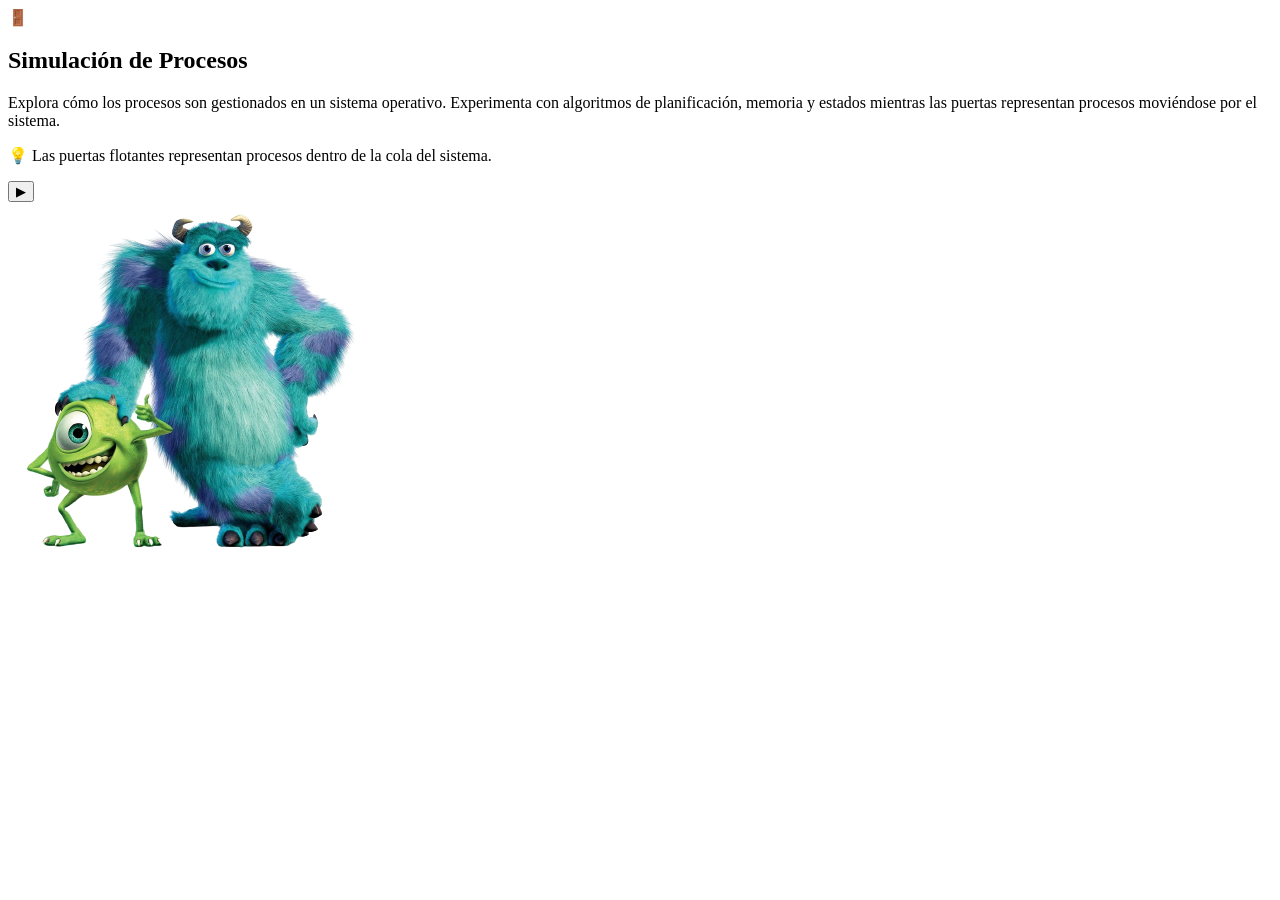
==== commit f2c7cf60: "reestructure index and initial page" ====
--- a/index.html
+++ b/index.html
@@ -1,414 +1,53 @@
 <!DOCTYPE html>
 <html lang="es">
 <head>
-<meta charset="UTF-8"/>
-<meta name="viewport" content="width=device-width, initial-scale=1.0"/>
-<title>Monsters Inc. — OS Process Simulator</title>
+<meta charset="UTF-8">
+<meta name="viewport" content="width=device-width, initial-scale=1.0">
+<title>Monsters Inc - Simulación</title>
+
 <link rel="preconnect" href="https://fonts.googleapis.com">
-<link href="https://fonts.googleapis.com/css2?family=Luckiest+Guy&family=Quicksand:wght@400;500;600;700&family=Share+Tech+Mono&display=swap" rel="stylesheet">
-<link rel="stylesheet" href="static/styles.css"/>
+<link href="https://fonts.googleapis.com/css2?family=Luckiest+Guy&family=Quicksand:wght@400;600;700&display=swap" rel="stylesheet">
+<link rel="stylesheet" href="/static/initial_page.css">
+
 </head>
+
 <body>
 
-<div class="factory-bg"></div>
 
-<header class="mi-header">
-  <div class="header-logo">
-    <span class="header-icon"></span>
-    <div>
-      <h1 class="title-main">MONSTERS INCORPORATED</h1>
-      <p class="title-sub">Operating System Process Simulator</p>
-    </div>
-  </div>
-  <div class="header-legend">
-    <span class="legend-item"><span class="legend-dot new"></span>New</span>
-    <span class="legend-item"><span class="legend-dot ready"></span>Ready</span>
-    <span class="legend-item"><span class="legend-dot running"></span>Running</span>
-    <span class="legend-item"><span class="legend-dot waiting"></span>Waiting</span>
-    <span class="legend-item"><span class="legend-dot terminated"></span>Terminated</span>
-  </div>
-</header>
+<div class="background-glow"></div>
 
-<nav class="mi-nav">
-  <button class="nav-btn active" data-tab="processes"><span class="nav-icon"></span> Módulo 1 — Procesos</button>
-  <button class="nav-btn" data-tab="scheduling"><span class="nav-icon"></span> Módulo 2 — CPU Scheduling</button>
-  <button class="nav-btn" data-tab="memory"><span class="nav-icon"></span> Módulo 3 — Paginación</button>
-  <button class="nav-btn" data-tab="states"><span class="nav-icon"></span> Diagrama de Estados</button>
-  <button class="nav-btn" data-tab="threads">Módulo 4 — Threads & Cores</button>
-</nav>
+<!-- PUERTAS -->
+<div class="door door1"></div>
+<div class="door door2"></div>
+<div class="door door3"></div>
+<div class="door door4"></div>
 
-<main class="mi-main">
+<!-- CONTENIDO -->
+<section class="hero">
 
-  <!-- ══════════ TAB 1: PROCESOS ══════════ -->
-  <section class="tab-content active" id="tab-processes">
-    <div class="section-header">
-      <h2>Monster Registry <span class="badge">Procesos</span></h2>
-      <p class="section-desc">Registra procesos con PID, Arrival Time, Burst Time, Priority y número de páginas</p>
-    </div>
-    <div class="panel-grid">
-      <div class="panel">
-        <div class="panel-title">➕ Nuevo Proceso</div>
-        <div class="form-group"><label>PID <span class="hint">(ID único)</span></label><input type="number" id="f-pid" class="mi-input" placeholder="1" min="1" value="1"/></div>
-        <div class="form-row">
-          <div class="form-group"><label>Arrival Time</label><input type="number" id="f-arrival" class="mi-input" placeholder="0" min="0" value="0"/></div>
-          <div class="form-group"><label>Burst Time</label><input type="number" id="f-burst" class="mi-input" placeholder="5" min="1" value="5"/></div>
-        </div>
-        <div class="form-row">
-          <div class="form-group"><label>Priority <span class="hint">(menor=mayor)</span></label><input type="number" id="f-priority" class="mi-input" placeholder="1" min="1" value="1"/></div>
-          <div class="form-group"><label>Páginas</label><input type="number" id="f-pages" class="mi-input" placeholder="4" min="1" value="4"/></div>
-        </div>
-        <div class="btn-row">
-          <button class="mi-btn primary" id="btn-add-process"> Agregar</button>
-          <button class="mi-btn secondary" id="btn-load-example"> Ejemplo</button>
-        </div>
-        <div class="divider"><span>ó</span></div>
-        <label class="file-drop" id="file-drop"><span>📁 Arrastra archivo .txt/.csv aquí</span><input type="file" id="file-input" accept=".txt,.csv" style="display:none"/></label>
-        <div class="file-format">Formato: <code>PID,Arrival,Burst,Priority,Pages</code></div>
-      </div>
-      <div class="panel">
-        <div class="panel-title">Procesos Registrados <span id="process-count" class="count-badge">0</span></div>
-        <p style="font-size:12px;color:var(--text-muted);margin-bottom:10px;">Haz clic en un valor para editarlo en línea.</p>
-        <div class="table-wrapper">
-          <table class="mi-table" id="process-table">
-            <thead><tr><th>PID</th><th>Arrival</th><th>Burst</th><th>Priority</th><th>Páginas</th><th>Estado</th><th></th></tr></thead>
-            <tbody id="process-tbody"><tr class="empty-row"><td colspan="7"><div class="empty-state"><span class="empty-icon"></span><p>No hay procesos registrados</p><p class="empty-sub">Agrega procesos para comenzar</p></div></td></tr></tbody>
-          </table>
-        </div>
-        <div class="btn-row" style="margin-top:12px">
-          <button class="mi-btn danger" id="btn-clear-all">Limpiar Todo</button>
-          <button class="mi-btn ghost" id="btn-go-sched">▶ Ir a Scheduling</button>
-        </div>
-      </div>
-    </div>
-    <div class="panel">
-      <div class="panel-title">Línea de Producción <span class="hint">— Vista de Estados</span></div>
-      <div class="conveyor-area">
-        <div class="conveyor-belt"><div class="belt-track"></div><div class="belt-doors" id="belt-doors"></div></div>
-        <div class="conveyor-labels"><span>🟣 NEW</span><span>🔵 READY</span><span>🟢 RUNNING</span><span>🟡 WAITING</span><span>⚫ DONE</span></div>
-      </div>
-    </div>
-  </section>
+    <div class="logo">🚪</div>
 
-  <!-- ══════════ TAB 2: SCHEDULING ══════════ -->
-  <section class="tab-content" id="tab-scheduling">
-    <div class="section-header">
-      <h2>Scare Floor <span class="badge">CPU Scheduling</span></h2>
-      <p class="section-desc">Selecciona el algoritmo, configura parámetros y observa la simulación en tiempo real</p>
-    </div>
-    <div class="panel-grid scheduling-grid">
-      <div class="panel">
-        <div class="panel-title">Configuración</div>
-        <div class="form-group"><label>Algoritmo</label>
-          <select id="sched-algo" class="mi-select">
-            <optgroup label="── Non-Preemptive ──">
-              <option value="fcfs">FCFS — First Come First Served</option>
-              <option value="sjf">SJF — Shortest Job First</option>
-              <option value="hrrn">HRRN — Highest Response Ratio Next</option>
-            </optgroup>
-            <optgroup label="── Preemptive ──">
-              <option value="rr">Round Robin</option>
-              <option value="srtf">SRTF — Shortest Remaining Time</option>
-              <option value="priority_p">Priority (Preemptive)</option>
-              <option value="mlq">Multilevel Queue</option>
-              <option value="mlfq">Multilevel Feedback Queue</option>
-            </optgroup>
-          </select>
-        </div>
-        <div id="quantum-group" style="display:none" class="form-group"><label>Quantum (time slice)</label><input type="number" id="sched-quantum" class="mi-input" value="2" min="1"/></div>
-        <div id="mlq-config" style="display:none">
-          <div class="form-group"><label>Niveles MLQ / MLFQ</label>
-            <div class="mlq-level"><div class="mlq-level-header"><span class="mlq-bar" style="background:#1565c0"></span>Nivel 0 — Round Robin (Q=<input type="number" id="mlq-q0" value="2" min="1" style="width:40px;padding:1px 4px;font-size:11px;border:1px solid var(--border);border-radius:4px">)</div></div>
-            <div class="mlq-level"><div class="mlq-level-header"><span class="mlq-bar" style="background:#00838f"></span>Nivel 1 — Round Robin (Q=<input type="number" id="mlq-q1" value="4" min="1" style="width:40px;padding:1px 4px;font-size:11px;border:1px solid var(--border);border-radius:4px">)</div></div>
-            <div class="mlq-level"><div class="mlq-level-header"><span class="mlq-bar" style="background:#2e7d32"></span>Nivel 2 — FCFS</div></div>
-          </div>
-        </div>
-        <div class="btn-row">
-          <button class="mi-btn primary" id="btn-run-sched">▶ Ejecutar</button>
-          <button class="mi-btn secondary" id="btn-step-sched">⏭ Paso a Paso</button>
-          <button class="mi-btn ghost" id="btn-reset-sched">↺ Reset</button>
-        </div>
-        <div class="form-group mt-16"><label>Velocidad de Animación</label><div class="speed-control"><span>🐢</span><input type="range" id="sched-speed" min="100" max="2000" value="700" class="mi-range"/><span>⚡</span></div></div>
-        <div class="metrics-box" id="metrics-box">
-          <div class="metrics-title">Métricas Globales</div>
-          <div class="metrics-grid">
-            <div class="metric-item"><span class="metric-label">CPU Util.</span><span class="metric-val" id="m-cpu">—</span></div>
-            <div class="metric-item"><span class="metric-label">Avg Wait</span><span class="metric-val" id="m-wait">—</span></div>
-            <div class="metric-item"><span class="metric-label">Avg TAT</span><span class="metric-val" id="m-tat">—</span></div>
-            <div class="metric-item"><span class="metric-label">Avg Resp</span><span class="metric-val" id="m-resp">—</span></div>
-          </div>
-        </div>
-      </div>
-      <div class="panel">
-        <div class="sim-info-bar" id="sim-info-bar">
-          <span>Tiempo: <span class="sim-time" id="sim-time-display">0</span></span>
-          <span class="sim-status idle" id="sim-status-badge">Inactivo</span>
-          <span class="ctx-counter">Context Switches: <span id="ctx-switch-count">0</span></span>
-        </div>
-        <div class="cpu-area">
-          <div class="cpu-box"><div class="cpu-label">CPU</div><div class="cpu-box-inner" id="cpu-box-inner"><span class="cpu-idle">💤</span></div></div>
-          <div class="queue-box"><div class="queue-label">Cola Ready</div><div class="ready-queue-inner" id="ready-queue"><span class="queue-empty-msg">Vacía</span></div></div>
-          <div class="queue-box"><div class="queue-label">Waiting / Blocked</div><div class="waiting-queue-inner" id="waiting-queue"><span class="queue-empty-msg">Vacía</span></div></div>
-        </div>
-        <div class="gantt-area">
-          <div class="gantt-title">Diagrama de Gantt</div>
-          <div class="gantt-chart-wrapper"><div class="gantt-chart" id="gantt-chart"><div class="gantt-empty">Ejecuta un algoritmo para ver el diagrama de Gantt</div></div></div>
-          <div class="gantt-timeline" id="gantt-timeline"></div>
-        </div>
-        <div class="results-area" id="results-area" style="display:none">
-          <div class="gantt-title">Resultados por Proceso</div>
-          <div class="table-wrapper">
-            <table class="mi-table" id="results-table">
-              <thead><tr><th>PID</th><th>Arrival</th><th>Burst</th><th>Completion</th><th>Turnaround</th><th>Waiting</th><th>Response</th></tr></thead>
-              <tbody id="results-tbody"></tbody>
-            </table>
-          </div>
-        </div>
-      </div>
-    </div>
+    <h1>Simulación de Procesos</h1>
 
-    <!-- MONSTERS INC. SCARE FLOOR -->
-    <div class="mi-doors-panel">
-      <div class="doors-header">
-        <div class="doors-header-title">SCARE FLOOR — DOOR STATIONS <span class="doors-header-badge">SIMULACIÓN ACTIVA</span></div>
-        <div class="doors-scream-energy">
-          <div class="scream-stat"><span class="scream-stat-val" id="door-completed">0</span><span class="scream-stat-lbl">Completados</span></div>
-          <div class="scream-stat"><span class="scream-stat-val" id="door-running-count">0</span><span class="scream-stat-lbl">Working</span></div>
-          <div class="scream-stat" style="min-width:90px"><span class="scream-stat-val" id="door-total">0</span><span class="scream-stat-lbl">Total PIDs</span></div>
-        </div>
-      </div>
-      <div class="scream-meter-wrap">
-        <span class="scream-meter-label">SCREAM ENERGY</span>
-        <div class="scream-bar-track"><div class="scream-bar-fill" id="scream-bar-fill"></div></div>
-        <span class="scream-pct" id="scream-pct">0%</span>
-      </div>
-      <div class="doors-body">
-        <div>
-          <div class="waiting-room">
-            <div class="waiting-room-title">WAITING ROOM — Monsters in Queue<span class="waiting-room-count" id="waiting-room-count">0 waiting</span></div>
-            <div class="theater-seats" id="theater-seats"></div>
-          </div>
-          <div class="door-stations-title">DOOR STATIONS — Active Scare Portals</div>
-          <div class="door-stations-grid" id="door-stations-grid"></div>
-        </div>
-        <div class="scream-sidebar">
-          <div class="scream-log-panel">
-            <div class="scream-log-title">SCARE LOG</div>
-            <div class="scream-log-entries" id="scream-log-entries"><div class="scream-log-empty">Los sustos aparecerán aquí...</div></div>
-          </div>
-          <div class="top-monsters">
-            <div class="top-monsters-title">TOP MONSTERS</div>
-            <div id="top-monsters-list"><div style="font-size:11px;color:rgba(255,255,255,0.3);font-style:italic;text-align:center;padding:10px">Ejecuta para ver rankings</div></div>
-          </div>
-        </div>
-      </div>
-      <div class="doors-status-bar">
-        <span><span class="status-dot new"></span> New Process</span>
-        <span><span class="status-dot ready"></span> Ready Queue</span>
-        <span><span class="status-dot running"></span> Running (Scaring)</span>
-        <span><span class="status-dot waiting"></span> Waiting (Problem)</span>
-        <span><span class="status-dot terminated"></span> Terminated (Complete)</span>
-      </div>
-    </div>
-  </section>
+    <p class="subtitle">
+        Explora cómo los procesos son gestionados en un sistema operativo.
+        Experimenta con algoritmos de planificación, memoria y estados
+        mientras las puertas representan procesos moviéndose por el sistema.
+    </p>
 
-  <!-- ══════════ TAB 3: MEMORIA ══════════ -->
-  <section class="tab-content" id="tab-memory">
-    <div class="section-header">
-      <h2>Door Vault <span class="badge">Paginación de Memoria</span></h2>
-      <p class="section-desc">Configura los marcos, la cadena de referencias y observa el reemplazo de páginas paso a paso</p>
-    </div>
+    <p class="hint">
+        💡 Las puertas flotantes representan procesos dentro de la cola del sistema.
+    </p>
 
-    <div class="panel-grid memory-grid">
+    <button class="play-btn"
+        onclick="window.location.href='os_simulator.html'">
+        ▶
+    </button>
 
-      <!-- CONFIG PANEL -->
-      <div class="panel">
-        <div class="panel-title">Configuración de Memoria</div>
-
-        <div class="form-row">
-          <div class="form-group"><label>Marcos (Frames)</label><input type="number" id="mem-frames" class="mi-input" value="3" min="1" max="10" onchange="initMemFramesUI()"/></div>
-          <div class="form-group"><label>Tamaño de Página (KB)</label><input type="number" id="mem-pagesize" class="mi-input" value="4" min="1"/></div>
-        </div>
-        <div class="form-row">
-          <div class="form-group"><label>Tamaño de Memoria (KB)</label><input type="number" id="mem-total" class="mi-input" value="32" min="1"/></div>
-          <div class="form-group"><label>Páginas por proceso</label><input type="number" id="mem-pages-proc" class="mi-input" value="4" min="1" readonly style="background:var(--bg-panel2)" title="Se toma de los procesos registrados"/></div>
-        </div>
-
-        <div class="form-group">
-          <label>Cadena de Referencias <span class="hint">(separadas por coma)</span></label>
-          <input type="text" id="mem-refs" class="mi-input" placeholder="1,2,3,4,1,2,5,1,2,3,4,5"/>
-        </div>
-
-        <div class="form-group">
-          <label>Algoritmo de Reemplazo</label>
-          <select id="mem-algo" class="mi-select">
-            <option value="fifo">FIFO — First In First Out</option>
-            <option value="lru">LRU — Least Recently Used</option>
-      <!--      <option value="clock">Clock</option>-->
-            <option value="second">Segunda Oportunidad</option> 
-          </select>
-        </div>
-
-        <div class="btn-row">
-          <button class="mi-btn primary" id="btn-run-mem">▶ Ejecutar</button>
-          <button class="mi-btn secondary" id="btn-step-mem" disabled>⏭ Paso</button>
-          <button class="mi-btn ghost" id="btn-reset-mem">↺ Reset</button>
-        </div>
-
-        <div class="form-group mt-16"><label>Velocidad</label>
-          <div class="speed-control"><span>🐢</span><input type="range" id="mem-speed" min="100" max="2000" value="700" class="mi-range"/><span>⚡</span></div>
-        </div>
-
-        <!-- Counters -->
-        <div class="mem-counters">
-          <div class="mem-counter-card"><span class="mem-counter-label">Page Faults</span><span class="mem-counter-val faults" id="mem-fault-count">0</span></div>
-          <div class="mem-counter-card"><span class="mem-counter-label">Page Hits</span><span class="mem-counter-val hits" id="mem-hit-count">0</span></div>
-          <div class="mem-counter-card"><span class="mem-counter-label">Hit Rate</span><span class="mem-counter-val rate" id="mem-hit-rate">—</span></div>
-          <div class="mem-counter-card"><span class="mem-counter-label">Total Refs</span><span class="mem-counter-val total" id="mem-total-refs">0</span></div>
-        </div>
-
-        <!-- Fragmentation -->
-        <div class="frag-panel panel" style="margin-top:14px;padding:14px">
-          <div class="panel-title" style="font-size:13px;margin-bottom:10px"> Fragmentación Interna</div>
-          <div id="frag-list"><p style="font-size:12px;color:var(--text-dim)">Ejecuta la simulación para ver fragmentación.</p></div>
-          <div style="display:flex;gap:14px;font-size:10px;color:var(--text-muted);margin-top:8px">
-            <span><span style="display:inline-block;width:10px;height:10px;background:var(--mi-blue);border-radius:2px;margin-right:4px"></span>Usado</span>
-            <span><span style="display:inline-block;width:10px;height:10px;background:#ffcc80;border-radius:2px;margin-right:4px"></span>Frag. interna</span>
-          </div>
-        </div>
-      </div>
-
-      <!-- VISUALIZATION PANEL -->
-      <div class="panel">
-
-        <!-- Step progress bar -->
-        <div class="step-bar" id="mem-step-bar" style="display:none">
-          <span class="step-bar-info" id="mem-step-label">Paso 0 / 0</span>
-          <div class="step-progress-wrap"><div class="step-progress-fill" id="mem-step-fill" style="width:0%"></div></div>
-          <button class="mi-btn ghost" style="padding:5px 12px;font-size:12px" id="btn-mem-playpause" onclick="toggleMemPlay()">⏸ Pausar</button>
-        </div>
-
-        <!-- Reference string chips -->
-        <div class="panel-title" style="font-size:13px;margin-bottom:6px">Cadena de Referencias</div>
-        <div class="ref-string-display" id="ref-chips"></div>
-
-        <!-- Frames vault -->
-        <div class="panel-title" style="font-size:13px;margin-bottom:6px">Memoria Principal — Frames</div>
-        <div class="frames-vault" id="frames-vault"></div>
-
-        <!-- Page history table -->
-        <div class="panel-title" style="font-size:13px;margin-bottom:6px">Historial de Referencias</div>
-        <div class="mem-table-wrap">
-          <table class="mem-table" id="mem-hist-table">
-            <thead><tr id="mem-hist-head"><th>Ref</th><th>Resultado</th></tr></thead>
-            <tbody id="mem-hist-body"></tbody>
-          </table>
-        </div>
-
-      </div>
-    </div>
-  </section>
-
-  <!-- ══════════ TAB 4: ESTADOS ══════════ -->
-  <section class="tab-content" id="tab-states">
-    <div class="section-header">
-      <h2>Control Room <span class="badge">Diagrama de Estados</span></h2>
-      <p class="section-desc">Visualización en tiempo real del flujo de procesos entre estados</p>
-    </div>
-    <div style="display:grid;grid-template-columns:1fr 1fr;gap:20px">
-      <div class="panel">
-        <div class="panel-title"> Diagrama de Transición de Estados</div>
-        <div class="states-flow">
-          <div class="state-node-box new" id="state-box-new"><span class="sn-icon">🟣</span><span class="sn-name">NEW</span><span class="sn-count new" id="cnt-new">0</span></div>
-          <div class="arrow-wrap"><span class="arrow-label">admit</span><span class="arrow-line">→</span></div>
-          <div class="state-node-box ready" id="state-box-ready"><span class="sn-icon">🔵</span><span class="sn-name">READY</span><span class="sn-count ready" id="cnt-ready">0</span></div>
-          <div class="arrow-wrap"><span class="arrow-label">dispatch</span><span class="arrow-line">→</span></div>
-          <div class="state-node-box running" id="state-box-running"><span class="sn-icon">🟢</span><span class="sn-name">RUNNING</span><span class="sn-count running" id="cnt-running">0</span></div>
-          <div class="arrow-wrap"><span class="arrow-label">exit</span><span class="arrow-line">→</span></div>
-          <div class="state-node-box terminated" id="state-box-terminated"><span class="sn-icon">⚫</span><span class="sn-name">TERMINATED</span><span class="sn-count terminated" id="cnt-terminated">0</span></div>
-        </div>
-        <div class="states-secondary">
-          <div class="state-node-box waiting" id="state-box-waiting" style="display:inline-flex"><span class="sn-icon">🟡</span><span class="sn-name">WAITING</span><span class="sn-count waiting" id="cnt-waiting">0</span></div>
-          <div style="font-size:12px;color:var(--text-muted);padding:10px;display:flex;flex-direction:column;gap:4px;justify-content:center">
-            <div>← I/O wait (Running → Waiting)</div>
-            <div>→ I/O done (Waiting → Ready)</div>
-            <div>← Preempt (Running → Ready)</div>
-          </div>
-        </div>
-      </div>
-      <div class="panel">
-        <div class="panel-title">📟 Event Log <span class="hint">— Tiempo real</span></div>
-        <div class="event-log" id="event-log"><div class="log-empty">Los eventos aparecerán aquí durante la simulación...</div></div>
-        <div class="btn-row" style="margin-top:10px"><button class="mi-btn ghost" id="btn-clear-log">🗑️ Limpiar Log</button></div>
-      </div>
-    </div>
-  </section>
-
-    <!-- ══════════ TAB 5: THREADS ══════════ -->
-
-  <section class="tab-content" id="tab-threads">
-    <div class="section-header">
-      <h2>Scare Floor Multi-Core <span class="badge">Threads & Paralelismo</span></h2>
-      <p class="section-desc">Cada proceso se ejecuta en un Web Worker real (thread OS). Configura el número de cores y observa ejecución paralela verdadera</p>
-    </div>
-
-  <div class="panel-grid">
-    <div class="panel">
-      <div class="panel-title">⚙️ Configuración de Cores</div>
-      <div class="form-group">
-        <label>Número de CPU Cores</label>
-        <input type="number" id="num-cores" class="mi-input" value="2" min="1" max="8"/>
-        <small style="color:var(--text-dim);font-size:11px">
-          Cada core = 1 Web Worker = 1 thread del sistema operativo
-        </small>
-      </div>
-      <div class="form-group">
-        <label>Algoritmo</label>
-        <select id="thread-algo" class="mi-select">
-          <option value="fcfs">FCFS</option>
-          <option value="rr">Round Robin</option>
-          <option value="sjf">SJF</option>
-          <option value="priority_p">Priority</option>
-        </select>
-      </div>
-      <div class="form-group" id="thread-quantum-group">
-        <label>Quantum (para RR)</label>
-        <input type="number" id="thread-quantum" class="mi-input" value="2" min="1"/>
-      </div>
-      <div class="btn-row">
-        <button class="mi-btn primary" onclick="initThreadManager()">🧵 Iniciar Workers</button>
-        <button class="mi-btn secondary" onclick="runThreadSimulation()">▶ Ejecutar en paralelo</button>
-        <button class="mi-btn ghost" onclick="stopThreadSimulation()">⏹ Stop</button>
-      </div>
-
-      <!-- Stats -->
-      <div id="thread-stats" style="display:flex;gap:12px;flex-wrap:wrap;margin-top:14px;font-size:13px;color:var(--text-muted)">
-        <span>Cores activos: <b>0</b></span>
-      </div>
-    </div>
-
-    <div class="panel">
-      <div class="panel-title">🖥️ Estado de Cores en Tiempo Real</div>
-      <div id="cores-grid" style="display:grid;grid-template-columns:repeat(auto-fill,minmax(140px,1fr));gap:12px;">
-        <div style="color:var(--text-dim);font-size:13px;padding:20px">
-          Inicia el ThreadManager para ver los cores
-        </div>
-      </div>
-    </div>
-  </div>
-
-  <div class="panel">
-    <div class="panel-title">📟 Thread Event Log</div>
-    <div id="thread-log" class="event-log" style="height:200px">
-      <div class="log-empty">Los eventos de threads aparecerán aquí...</div>
-    </div>
-  </div>
 </section>
 
-</main>
-
-<div class="toast-container" id="toast-container"></div>
-
-<script src="static/script.js"></script>
+<!-- IMAGEN -->
+<img src="../ms.png" class="monsters" alt="Monsters Inc">
 
 </body>
-</html>
+</html>
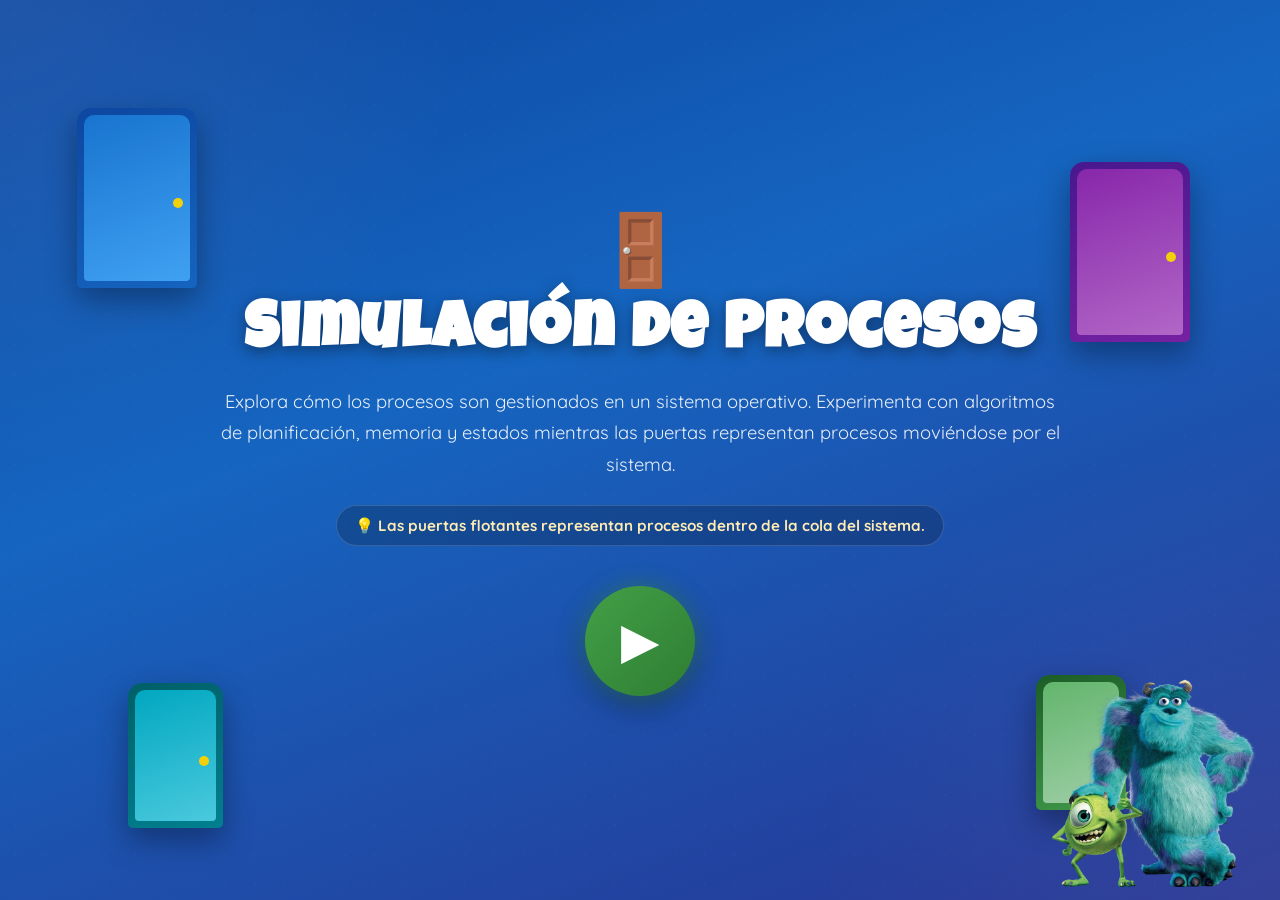
==== commit 97e151cc: "reestructure of process register and cpu scheduling" ====
--- a/index.html
+++ b/index.html
@@ -7,12 +7,11 @@
 
 <link rel="preconnect" href="https://fonts.googleapis.com">
 <link href="https://fonts.googleapis.com/css2?family=Luckiest+Guy&family=Quicksand:wght@400;600;700&display=swap" rel="stylesheet">
-<link rel="stylesheet" href="/static/initial_page.css">
+<link rel="stylesheet" href="static/initial_page.css">
 
 </head>
 
 <body>
-
 
 <div class="background-glow"></div>
 
--- a/static/initial_page.css
+++ b/static/initial_page.css
@@ -0,0 +1,263 @@
+:root{
+    --mi-blue:#1565c0;
+    --mi-dark:#0d47a1;
+    --mi-purple:#7b1fa2;
+    --mi-teal:#00838f;
+    --mi-green:#43a047;
+    --mi-orange:#ef6c00;
+    --text:#ffffff;
+}
+
+/* ===== BASE ===== */
+
+*{
+    margin:0;
+    padding:0;
+    box-sizing:border-box;
+}
+
+body{
+    font-family:'Quicksand', sans-serif;
+    background:
+        radial-gradient(circle at top left, rgba(255,255,255,0.08), transparent 30%),
+        radial-gradient(circle at bottom right, rgba(255,255,255,0.06), transparent 30%),
+        linear-gradient(160deg,#0d47a1 0%, #1565c0 40%, #283593 100%);
+    min-height:100vh;
+    overflow:hidden;
+    position:relative;
+}
+
+/* ===== FONDO ===== */
+
+.background-glow{
+    position:absolute;
+    inset:0;
+    background-image:
+        radial-gradient(circle, rgba(255,255,255,0.04) 1px, transparent 1px);
+    background-size:30px 30px;
+    opacity:0.5;
+}
+
+/* ===== CONTENIDO ===== */
+
+.hero{
+    position:relative;
+    z-index:5;
+    display:flex;
+    flex-direction:column;
+    justify-content:center;
+    align-items:center;
+    text-align:center;
+    min-height:100vh;
+    padding:30px;
+}
+
+.logo{
+    font-size:70px;
+    margin-bottom:10px;
+    animation:floatLogo 4s ease-in-out infinite;
+}
+
+h1{
+    font-family:'Luckiest Guy', cursive;
+    font-size:clamp(2.5rem, 5vw, 4.5rem);
+    color:white;
+    letter-spacing:2px;
+    text-shadow:
+        0 4px 15px rgba(0,0,0,0.4);
+    margin-bottom:20px;
+}
+
+.subtitle{
+    max-width:850px;
+    color:rgba(255,255,255,0.9);
+    font-size:1.15rem;
+    line-height:1.7;
+    margin-bottom:15px;
+}
+
+.hint{
+    margin-top:10px;
+    color:#ffecb3;
+    font-weight:700;
+    font-size:0.95rem;
+    background:rgba(0,0,0,0.2);
+    padding:10px 18px;
+    border-radius:999px;
+    border:1px solid rgba(255,255,255,0.15);
+}
+
+/* ===== BOTON PLAY ===== */
+
+.play-btn{
+    margin-top:40px;
+    width:110px;
+    height:110px;
+    border-radius:50%;
+    border:none;
+    cursor:pointer;
+
+    background:
+        linear-gradient(135deg,#43a047,#2e7d32);
+
+    color:white;
+    font-size:50px;
+
+    box-shadow:
+        0 0 25px rgba(67,160,71,0.45),
+        0 10px 30px rgba(0,0,0,0.35);
+
+    transition:0.3s;
+}
+
+.play-btn:hover{
+    transform:scale(1.12);
+    box-shadow:
+        0 0 35px rgba(67,160,71,0.7),
+        0 10px 35px rgba(0,0,0,0.45);
+}
+
+/* ===== PUERTAS ===== */
+
+.door{
+    position:absolute;
+    width:120px;
+    height:180px;
+    border-radius:14px 14px 5px 5px;
+    animation:floatDoor 5s ease-in-out infinite;
+    box-shadow:
+        0 12px 30px rgba(0,0,0,0.35);
+
+    opacity:0.95;
+}
+
+/* marco */
+.door::before{
+    content:"";
+    position:absolute;
+    inset:7px;
+    border-radius:10px 10px 4px 4px;
+}
+
+/* perilla */
+.door::after{
+    content:"";
+    position:absolute;
+    width:10px;
+    height:10px;
+    border-radius:50%;
+    background:gold;
+    right:14px;
+    top:50%;
+}
+
+/* ===== COLORES ===== */
+
+.door1{
+    left:6%;
+    top:12%;
+    background:linear-gradient(160deg,#0d47a1,#1565c0);
+}
+
+.door1::before{
+    background:linear-gradient(160deg,#1976d2,#42a5f5);
+}
+
+.door2{
+    right:7%;
+    top:18%;
+    animation-delay:1s;
+    background:linear-gradient(160deg,#4a148c,#7b1fa2);
+}
+
+.door2::before{
+    background:linear-gradient(160deg,#8e24aa,#ba68c8);
+}
+
+.door3{
+    left:10%;
+    bottom:8%;
+    width:95px;
+    height:145px;
+    animation-delay:2s;
+    background:linear-gradient(160deg,#006064,#00838f);
+}
+
+.door3::before{
+    background:linear-gradient(160deg,#00acc1,#4dd0e1);
+}
+
+.door4{
+    right:12%;
+    bottom:10%;
+    width:90px;
+    height:135px;
+    animation-delay:3s;
+    background:linear-gradient(160deg,#1b5e20,#43a047);
+}
+
+.door4::before{
+    background:linear-gradient(160deg,#66bb6a,#a5d6a7);
+}
+
+/* ===== MIKE Y SULLY ===== */
+
+.monsters{
+    position:absolute;
+    bottom:10px;
+    right:20px;
+    width:220px;
+    z-index:4;
+    opacity:0.95;
+}
+
+/* ===== ANIMACIONES ===== */
+
+@keyframes floatDoor{
+    0%{
+        transform:translateY(0px) rotate(-2deg);
+    }
+
+    50%{
+        transform:translateY(-20px) rotate(2deg);
+    }
+
+    100%{
+        transform:translateY(0px) rotate(-2deg);
+    }
+}
+
+@keyframes floatLogo{
+    0%{
+        transform:translateY(0px);
+    }
+
+    50%{
+        transform:translateY(-8px);
+    }
+
+    100%{
+        transform:translateY(0px);
+    }
+}
+
+/* ===== RESPONSIVE ===== */
+
+@media(max-width:768px){
+
+    .door{
+        opacity:0.35;
+        transform:scale(0.8);
+    }
+
+    .monsters{
+        width:160px;
+        opacity:0.5;
+    }
+
+    .play-btn{
+        width:90px;
+        height:90px;
+        font-size:42px;
+    }
+}
